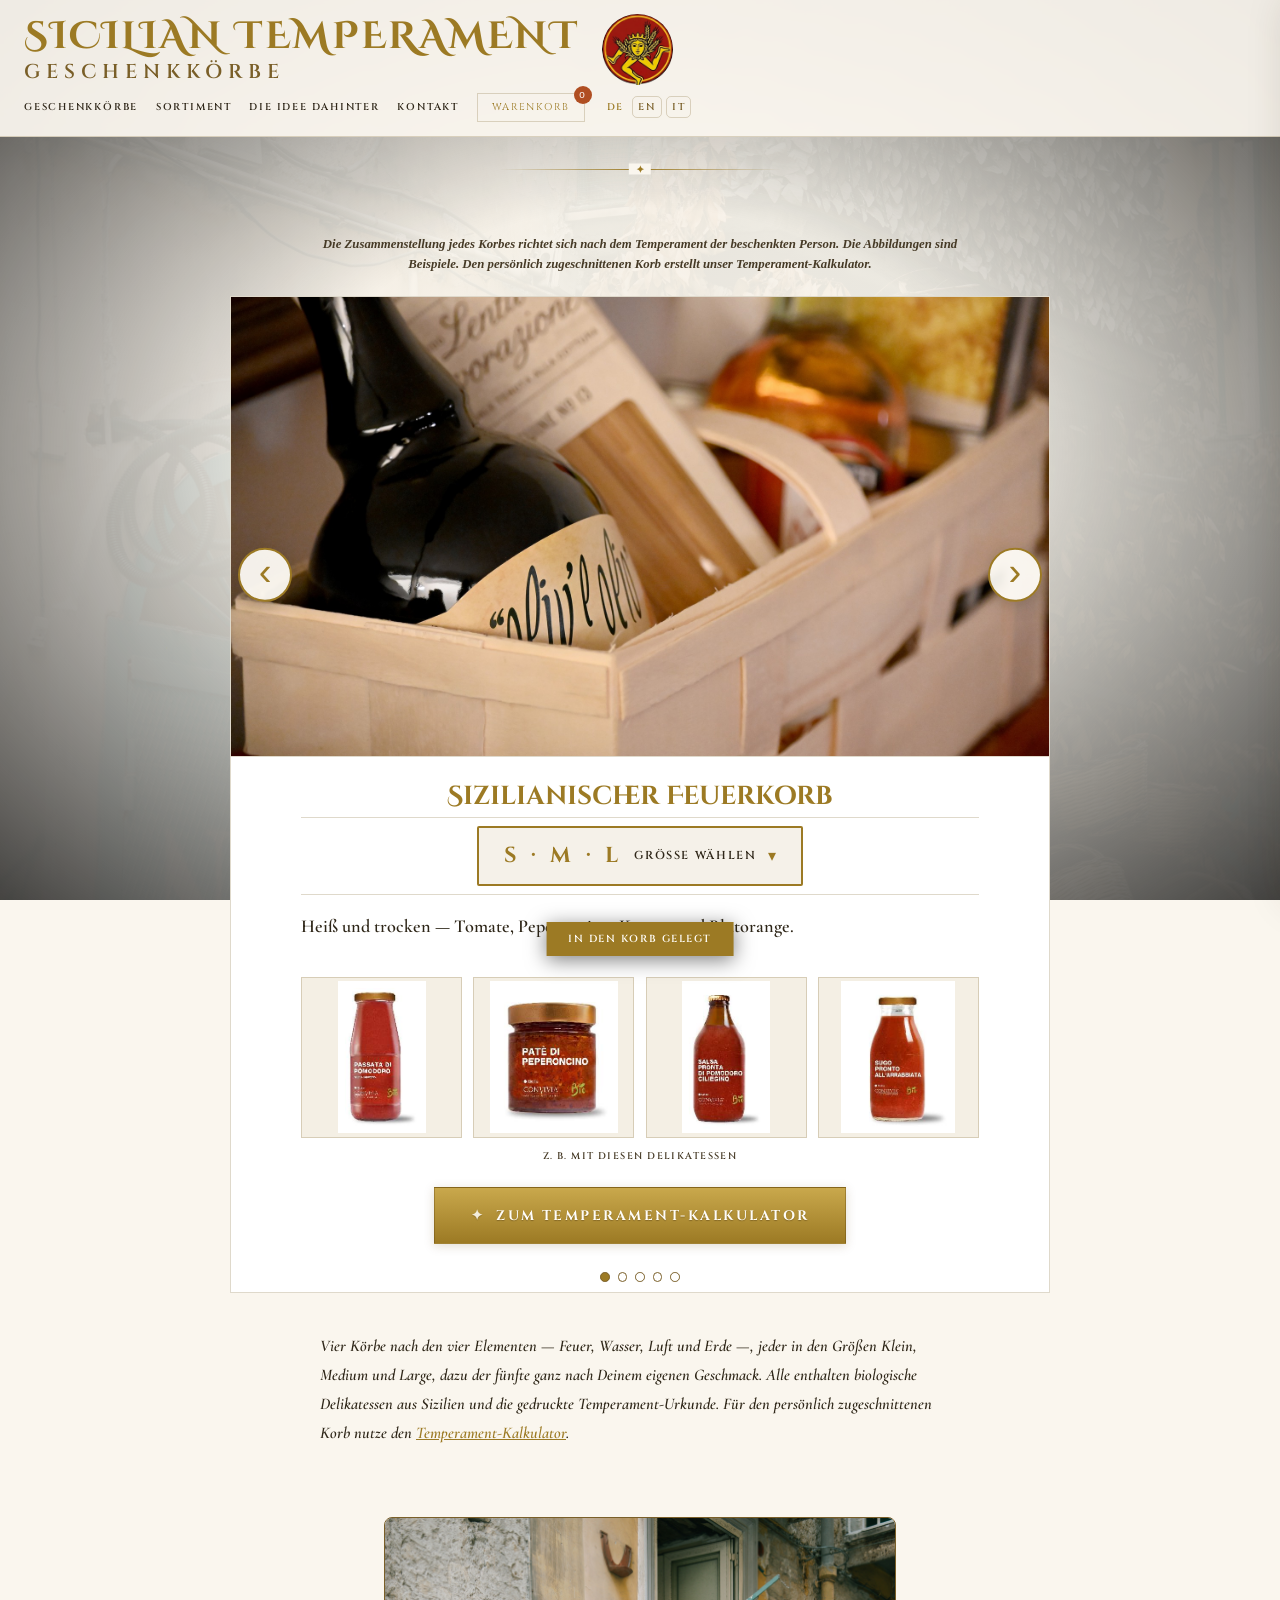
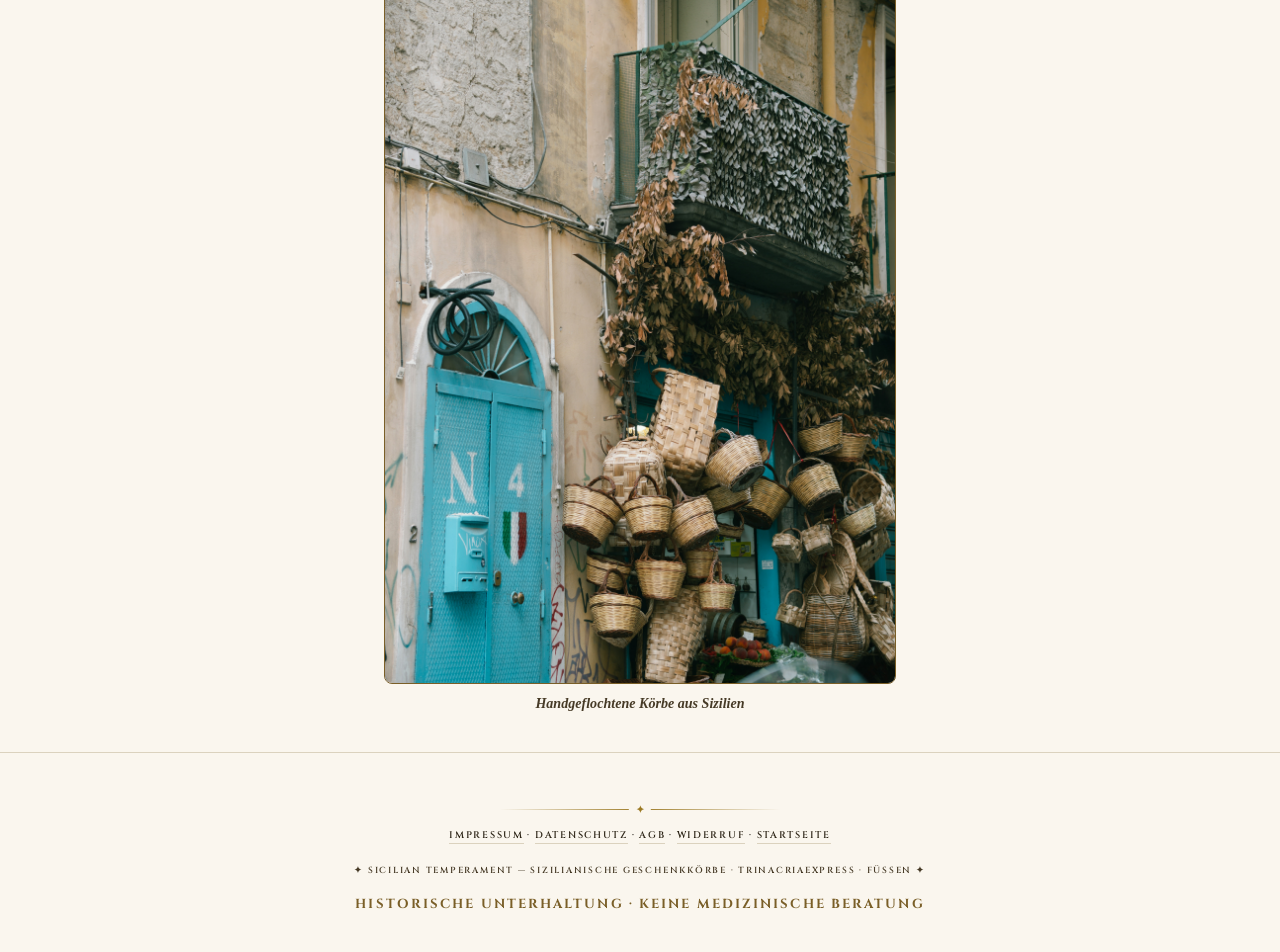
==== 01_website/index.html @ 73ef7d47 "LMIV-Pflichtangaben im Sortiment Jede Produktkarte hat jetzt einen aufklappbaren Bereich mit Bezeich" ====
<!DOCTYPE html>
<html lang="de">
<head>
<meta charset="UTF-8">
<meta name="viewport" content="width=device-width, initial-scale=1.0">
<title>SICILIAN TEMPERAMENT — Sizilianische Geschenkkörbe nach der Temperamentenlehre</title>
<meta name="description" content="Sizilianische Geschenkkörbe nach den vier Elementen — Feuerkorb, Wasserkorb, Luftkorb und Erdkorb mit biologischen Delikatessen aus Sizilien.">
<link rel="stylesheet" href="styles.css?v=31">
</head>
<body class="home">
<div class="wrap">

<nav>
  <a class="nav-logo" href="#top">SICILIAN TEMPERAMENT<span>Geschenkkörbe</span></a>
  <img class="marken-emblem" src="images/trinacria-emblem.png" alt="Trinacria — Wahrzeichen Siziliens" width="490" height="490">
  <div class="nav-links">
    <a href="index.html">Geschenkkörbe</a>
    <a href="sortiment.html">Sortiment</a>
    <a href="lehre.html">Die Idee dahinter</a>
    <a href="kontakt.html">Kontakt</a>
    <button class="cart-btn" onclick="toggleCart()">Warenkorb <span class="cart-count" id="cartCount">0</span></button>
    <span class="lang-switch">
      <span class="lang-cur">DE</span>
      <a href="https://siciliantemperament-org.translate.goog/?_x_tr_sl=de&amp;_x_tr_tl=en&amp;_x_tr_hl=de" rel="nofollow">EN</a>
      <a href="https://siciliantemperament-org.translate.goog/?_x_tr_sl=de&amp;_x_tr_tl=it&amp;_x_tr_hl=de" rel="nofollow">IT</a>
    </span>
  </div>
</nav>

<div class="hero hero-schmal" id="top">
  <div class="hdiv"></div>
</div>

<section id="baskets">
  <div style="max-width:660px;margin:0 auto 1.3rem;font-family:'IM Fell English',serif;font-style:italic;font-size:.8rem;color:var(--ink-faint);text-align:center;line-height:1.6;">
    Die Zusammenstellung jedes Korbes richtet sich nach dem Temperament der beschenkten
    Person. Die Abbildungen sind Beispiele. Den persönlich zugeschnittenen Korb
    erstellt unser Temperament-Kalkulator.
  </div>
  <div class="korb-slider swipe" data-autoplay="6000">
    <div class="opt-grid swipe-track">

    <div class="opt-card opt-clickable" onclick="location.href='sortiment.html'">
      <div class="opt-photo"><img src="images/korb-empedokles.jpg" alt="Sizilianischer Feuerkorb mit sizilianischen Delikatessen" loading="lazy"></div>
      <div class="opt-name">Sizilianischer Feuerkorb</div>
      <div class="opt-count gwahl" data-gwahl="kalkulator"></div>
      <div class="opt-own-text">Heiß und trocken — Tomate, Peperoncino, Kapern und Blutorange.</div>
      <div class="basket-photos">
        <img src="images/produkte/10.jpg" alt="Passata di Pomodoro" loading="lazy">
        <img src="images/produkte/15.jpg" alt="Chili-Paté" loading="lazy">
        <img src="images/produkte/01.jpg" alt="Kirschtomatensauce" loading="lazy">
        <img src="images/produkte/05.jpg" alt="Sugo all'Arrabbiata" loading="lazy">
      </div>
      <div class="basket-eg">z. B. mit diesen Delikatessen</div>
      <div class="opt-btns">
        <button class="opt-add opt-add-gross" onclick="event.stopPropagation();location.href='kalkulator.html'"><span class="opt-add-pfeil" aria-hidden="true">✦</span> Zum Temperament-Kalkulator</button>
      </div>
    </div>

    <div class="opt-card opt-clickable" onclick="location.href='sortiment.html'">
      <div class="opt-photo"><img src="images/korb-hippokrates.jpg" alt="Sizilianischer Wasserkorb mit sizilianischen Delikatessen" loading="lazy"></div>
      <div class="opt-name">Sizilianischer Wasserkorb</div>
      <div class="opt-count gwahl" data-gwahl="kalkulator"></div>
      <div class="opt-own-text">Kalt und feucht — Aubergine, Sugo alla Norma und milde Cremes.</div>
      <div class="basket-photos">
        <img src="images/produkte/14.jpg" alt="Auberginen-Paté" loading="lazy">
        <img src="images/produkte/08.jpg" alt="Sugo alla Norma" loading="lazy">
        <img src="images/produkte/23.jpg" alt="Haselnusscreme" loading="lazy">
        <img src="images/produkte/16.jpg" alt="Caponata Siciliana" loading="lazy">
      </div>
      <div class="basket-eg">z. B. mit diesen Delikatessen</div>
      <div class="opt-btns">
        <button class="opt-add opt-add-gross" onclick="event.stopPropagation();location.href='kalkulator.html'"><span class="opt-add-pfeil" aria-hidden="true">✦</span> Zum Temperament-Kalkulator</button>
      </div>
    </div>

    <div class="opt-card opt-clickable" onclick="location.href='sortiment.html'">
      <div class="opt-photo"><img src="images/korb-aristoteles.jpg" alt="Sizilianischer Luftkorb mit sizilianischen Delikatessen" loading="lazy"></div>
      <div class="opt-name">Sizilianischer Luftkorb</div>
      <div class="opt-count gwahl" data-gwahl="kalkulator"></div>
      <div class="opt-own-text">Heiß und feucht — Basilikum, Fenchel, Mandel, Pistazie und Feige.</div>
      <div class="basket-photos">
        <img src="images/produkte/13.jpg" alt="Basilikum-Pesto" loading="lazy">
        <img src="images/produkte/11.jpg" alt="Wildfenchel-Pesto" loading="lazy">
        <img src="images/produkte/20.jpg" alt="Weiße-Feigen-Konfitüre" loading="lazy">
        <img src="images/produkte/21.jpg" alt="Pistaziencreme" loading="lazy">
      </div>
      <div class="basket-eg">z. B. mit diesen Delikatessen</div>
      <div class="opt-btns">
        <button class="opt-add opt-add-gross" onclick="event.stopPropagation();location.href='kalkulator.html'"><span class="opt-add-pfeil" aria-hidden="true">✦</span> Zum Temperament-Kalkulator</button>
      </div>
    </div>

    <div class="opt-card opt-clickable" onclick="location.href='sortiment.html'">
      <div class="opt-photo"><img src="images/korb-galen.jpg" alt="Sizilianischer Erdkorb mit sizilianischen Delikatessen" loading="lazy"></div>
      <div class="opt-name">Sizilianischer Erdkorb</div>
      <div class="opt-count gwahl" data-gwahl="kalkulator"></div>
      <div class="opt-own-text">Kalt und trocken — Zitrone, Mandarine und dunkle Auberginenpaste.</div>
      <div class="basket-photos">
        <img src="images/produkte/18.jpg" alt="Zitronen-Marmelade" loading="lazy">
        <img src="images/produkte/19.jpg" alt="Mandarinen-Marmelade" loading="lazy">
        <img src="images/produkte/17.jpg" alt="Blutorangen-Marmelade" loading="lazy">
        <img src="images/produkte/14.jpg" alt="Auberginen-Paté" loading="lazy">
      </div>
      <div class="basket-eg">z. B. mit diesen Delikatessen</div>
      <div class="opt-btns">
        <button class="opt-add opt-add-gross" onclick="event.stopPropagation();location.href='kalkulator.html'"><span class="opt-add-pfeil" aria-hidden="true">✦</span> Zum Temperament-Kalkulator</button>
      </div>
    </div>

    <div class="opt-card opt-own">
      <div class="opt-photo"><img src="images/korb-eigener.jpg" alt="Weidenkorb mit frischem sizilianischem Gemüse" loading="lazy" onerror="this.closest('.opt-photo').classList.add('opt-own-ph');this.remove()"></div>
      <div class="opt-name">Dein persönlicher Korb</div>
      <div class="opt-count gwahl" data-gwahl="sortiment"></div>
      <div class="opt-own-text">Stell Dir Deinen Korb selbst aus allen Delikatessen des Sortiments zusammen.</div>
      <div class="opt-btns">
        <button class="opt-add" onclick="location.href='sortiment.html'">Jetzt persönlichen Korb zusammenstellen</button>
      </div>
    </div>

    </div>
    <button class="swipe-nav swipe-prev" type="button" aria-label="Vorheriger Korb">‹</button>
    <button class="swipe-nav swipe-next" type="button" aria-label="Nächster Korb">›</button>
    <div class="swipe-dots"></div>
  </div>

  <div class="hero-text" style="margin:2.4rem auto 0;">
    Vier Körbe nach den vier Elementen — Feuer, Wasser, Luft und Erde —, jeder in den
    Größen Klein, Medium und Large, dazu der fünfte ganz nach Deinem eigenen Geschmack.
    Alle enthalten biologische Delikatessen aus Sizilien und die gedruckte Temperament-Urkunde.
    Für den persönlich zugeschnittenen Korb nutze den
    <a href="kalkulator.html" style="color:var(--gold);">Temperament-Kalkulator</a>.
  </div>


</section>

<div class="geschenke-bild">
  <img src="images/geschenke-hero.jpg" alt="Sizilianischer Korbladen mit geflochtenen Körben" loading="lazy">
  <div class="geschenke-bild-cap">Handgeflochtene Körbe aus Sizilien</div>
</div>

<footer>
  <div class="hdiv"></div>
  <div class="footer-links">
    <a href="kontakt.html#rechtliches">Impressum</a> · <a href="kontakt.html#rechtliches">Datenschutz</a> · <a href="agb.html">AGB</a> · <a href="agb.html#widerruf">Widerruf</a> · <a href="index.html">Startseite</a>
  </div>
  <div class="colo" style="margin-top:1.2rem;">
    ✦ SICILIAN TEMPERAMENT — Sizilianische Geschenkkörbe · Trinacriaexpress · Füssen ✦
  </div>
  <div class="footer-hinweis">Historische Unterhaltung · Keine medizinische Beratung</div>
</footer>

<div class="overlay" id="overlay" onclick="toggleCart()"></div>
<div class="cart-drawer" id="cartDrawer">
  <div class="cart-head"><h3>Warenkorb</h3><button class="cart-close" onclick="toggleCart()">×</button></div>
  <div class="cart-items" id="cartItems"></div>
  <div class="cart-foot">
    <div class="cart-ziel" id="cartZiel"></div>
    <button class="checkout-btn" onclick="checkout()">Zur Kasse</button>
    <div class="cart-note">Unser Webshop ist bald bereit — die Bestellfunktion ist noch im Aufbau.</div>
    </div>
</div>
<div class="toast" id="toast">In den Korb gelegt</div>

</div>
<script src="data.js?v=21"></script>
<script src="carousel.js?v=21"></script>
<script src="cart.js?v=21"></script>
<script src="nav.js?v=21"></script>
<script src="groessen.js?v=21"></script>
</body>
</html>
---- 01_website/styles.css ----
@import url('https://fonts.googleapis.com/css2?family=IM+Fell+English:ital@0;1&family=Cinzel+Decorative:wght@400;700&family=Cinzel:wght@400;600;700&family=Cormorant+Garamond:ital,wght@0,400;0,500;0,600;0,700;1,400;1,500;1,600&family=Uncial+Antiqua&display=swap');

:root {
  --gold:#9c7a24; --gold-dim:#7a5f28; --gold-lt:#c9a84c;
  --ink:#1a140c; --ink-dim:#2e2618; --ink-faint:#463a26;
  --bg:#faf6ee; --card:#ffffff;
  --border:rgba(122,95,40,.24);
  --sang:#3f6bb0; --chol:#b04e22; --mel:#4f6b52; --phleg:#2f7690;
  --mercury:#6f4fa0;
  --tile:url("data:image/svg+xml,%3Csvg xmlns='http://www.w3.org/2000/svg' width='48' height='48'%3E%3Cdefs%3E%3Cpattern id='t' width='16' height='16' patternUnits='userSpaceOnUse'%3E%3Crect width='16' height='16' fill='%23f2e6c8'/%3E%3Cpath d='M8 1L15 8L8 15L1 8Z' fill='none' stroke='%232f6ea3' stroke-width='1.4'/%3E%3Ccircle cx='8' cy='8' r='2.3' fill='%23c9a227'/%3E%3Cpath d='M1 1L4 1M1 1L1 4' stroke='%23b04e22' stroke-width='1.2'/%3E%3C/pattern%3E%3C/defs%3E%3Crect width='48' height='48' fill='url(%23t)'/%3E%3C/svg%3E");
}
*{margin:0;padding:0;box-sizing:border-box;}
html{scroll-behavior:smooth;}
body{background:var(--bg);color:var(--ink);font-family:'IM Fell English',serif;font-size:17px;font-weight:600;min-height:100vh;overflow-x:hidden;}
body.home{background-image:linear-gradient(rgba(250,246,238,.93),rgba(250,246,238,.94)),url('images/geschenke-hero.jpg');background-attachment:fixed;background-size:cover;background-position:center;}
body::before{content:'';position:fixed;inset:0;pointer-events:none;z-index:0;background-image:
 radial-gradient(1px 1px at 8% 12%,rgba(255,255,200,.5) 0%,transparent 100%),
 radial-gradient(1.5px 1.5px at 38% 8%,rgba(255,255,200,.6) 0%,transparent 100%),
 radial-gradient(1px 1px at 68% 22%,rgba(255,255,200,.4) 0%,transparent 100%),
 radial-gradient(1.5px 1.5px at 79% 68%,rgba(255,255,200,.5) 0%,transparent 100%),
 radial-gradient(1px 1px at 13% 72%,rgba(255,255,200,.4) 0%,transparent 100%),
 radial-gradient(1.5px 1.5px at 58% 91%,rgba(255,255,200,.5) 0%,transparent 100%),
 radial-gradient(1px 1px at 22% 38%,rgba(255,255,200,.3) 0%,transparent 100%),
 radial-gradient(1px 1px at 91% 43%,rgba(255,255,200,.3) 0%,transparent 100%),
 radial-gradient(1px 1px at 73% 4%,rgba(255,255,200,.4) 0%,transparent 100%),
 radial-gradient(1px 1px at 4% 48%,rgba(255,255,200,.38) 0%,transparent 100%);}
body::after{content:'';position:fixed;inset:0;pointer-events:none;z-index:0;
 background:radial-gradient(ellipse at center,transparent 38%,rgba(0,0,0,.72) 100%);}
.wrap{position:relative;z-index:1;}

/* NAV */
nav{position:sticky;top:0;z-index:100;background:rgba(250,246,238,.94);backdrop-filter:blur(6px);border-bottom:1px solid var(--border);
 display:flex;align-items:center;justify-content:space-between;padding:.7rem 1.5rem;backdrop-filter:blur(6px);flex-wrap:wrap;gap:.5rem;}
.nav-logo{font-family:'Cinzel Decorative',serif;font-size:clamp(.85rem,2vw,1.15rem);color:var(--gold);letter-spacing:.06em;text-decoration:none;}
.nav-logo span{font-family:'Cinzel',serif;font-size:.55rem;letter-spacing:.32em;color:var(--gold-dim);display:block;text-transform:uppercase;}
.nav-back{font-family:'Cinzel',serif;font-size:clamp(.68rem,1.8vw,.85rem);letter-spacing:.06em;}
.nav-back:hover{color:var(--gold-lt);}
.nav-links{display:flex;gap:1.1rem;align-items:center;flex-wrap:wrap;}
.nav-links a{font-family:'Cinzel',serif;font-size:.62rem;letter-spacing:.18em;text-transform:uppercase;color:var(--ink-dim);text-decoration:none;transition:color .2s;}
.nav-links a:hover{color:var(--gold);}
.cart-btn{position:relative;cursor:pointer;background:none;border:1px solid var(--border);color:var(--gold);
 font-family:'Cinzel',serif;font-size:.62rem;letter-spacing:.14em;text-transform:uppercase;padding:.4rem .9rem;transition:all .2s;}
.cart-btn:hover{border-color:var(--gold);background:rgba(201,168,76,.06);}
.lang-switch{display:inline-flex;gap:.3rem;align-items:center;font-family:'Cinzel',serif;font-size:.6rem;letter-spacing:.08em;}
.lang-switch .lang-cur{color:var(--gold);padding:.2rem .3rem;}
.lang-switch a{color:var(--gold-dim);text-decoration:none;padding:.2rem .3rem;border:1px solid var(--border);border-radius:5px;transition:all .2s;}
.lang-switch a:hover{color:var(--gold);border-color:var(--gold);}
.cart-count{position:absolute;top:-8px;right:-8px;background:var(--chol);color:#fff;border-radius:50%;width:18px;height:18px;font-size:.62rem;display:flex;align-items:center;justify-content:center;font-family:sans-serif;}

/* NAVIGATION AUF DEM HANDY — seitliche Leiste statt dreizeiliger Kopfzeile.
   Der Knopf sitzt unten links in Daumenreichweite; die Leiste faehrt von
   links ein. Bleibt unter dem Warenkorb (z-index 200), damit sich beide
   nicht ueberdecken. */
.nav-toggle{display:none;}
@media(max-width:720px){
  /* backdrop-filter macht nav zum Bezugsrahmen fuer position:fixed — die
     Leiste haenge sonst am Kopf statt am Bildschirmrand. Daher hier aus. */
  nav{padding:.95rem 1rem 1.1rem;backdrop-filter:none;-webkit-backdrop-filter:none;background:rgba(250,246,238,.97);}
  /* Knopf oben links, gross genug um sofort aufzufallen. nav bekommt links
     Platz, damit das Logo nicht darunter liegt. */
  nav{padding-left:4.9rem;}
  .nav-toggle{position:fixed;left:.7rem;top:.55rem;z-index:130;display:flex;flex-direction:column;
    justify-content:center;gap:7px;width:3.9rem;height:3.9rem;padding:0 .95rem;cursor:pointer;
    border:2px solid var(--gold);border-radius:50%;background:rgba(250,246,238,.98);
    box-shadow:0 5px 18px rgba(60,45,20,.34);}
  .nav-toggle span{display:block;height:3px;background:var(--gold);border-radius:2px;transition:transform .25s,opacity .25s;}
  body.nav-offen .nav-toggle span:nth-child(1){transform:translateY(10px) rotate(45deg);}
  body.nav-offen .nav-toggle span:nth-child(2){opacity:0;}
  body.nav-offen .nav-toggle span:nth-child(3){transform:translateY(-10px) rotate(-45deg);}
  .nav-links{position:fixed;left:0;top:0;z-index:120;width:min(76vw,290px);max-height:100vh;
    overflow-y:auto;flex-direction:column;align-items:flex-start;gap:1.15rem;
    padding:5.2rem 1.4rem 2rem;background:rgba(250,246,238,.985);
    border-right:1px solid var(--border);
    box-shadow:8px 0 30px rgba(60,45,20,.26);
    transform:translateX(-102%);transition:transform .3s ease;}
  body.nav-offen .nav-links{transform:none;}
  .nav-links a{font-size:.78rem;letter-spacing:.16em;}
  .cart-btn{width:100%;text-align:left;font-size:.72rem;padding:.55rem .9rem;}
  /* Sprachwahl gross genug zum Antippen — vorher war sie kaum zu treffen */
  .lang-switch{gap:.5rem;font-size:.78rem;}
  .lang-switch a,.lang-switch .lang-cur{padding:.5rem .8rem;min-width:2.9rem;text-align:center;}
}
@media(prefers-reduced-motion:reduce){.nav-links{transition:none;}}

/* HERO */
.hero{text-align:center;padding:3.2rem 1.5rem 1.8rem;}
.hero-orna{font-family:'Cinzel',serif;font-size:.64rem;letter-spacing:.5em;color:var(--gold-dim);text-transform:uppercase;margin-bottom:1.1rem;}
/* HERO-FOTO (Platzhalter, blendet echtes Bild ein sobald vorhanden) */
.hero-photo{position:relative;max-width:960px;margin:2rem auto 0;aspect-ratio:16/7;overflow:hidden;border:1px solid var(--border);background:linear-gradient(135deg,#1c1712,#26201a);}
.hero-photo-img{width:100%;height:100%;object-fit:cover;display:block;}
.hero-photo-ph{position:absolute;inset:0;display:none;flex-direction:column;align-items:center;justify-content:center;gap:.5rem;color:var(--gold-dim);}
.hero-photo.noimg .hero-photo-img{display:none;}
.hero-photo.noimg .hero-photo-ph{display:flex;}
.hero-photo-gl{font-size:2.4rem;opacity:.5;}
.hero-photo-tx{font-family:'Cinzel',serif;font-size:.6rem;letter-spacing:.28em;text-transform:uppercase;opacity:.6;}
h1{font-family:'Cinzel Decorative',serif;font-size:clamp(1.8rem,5.2vw,3.8rem);color:var(--gold);text-shadow:0 0 45px rgba(201,168,76,.3);line-height:1.08;margin-bottom:.35rem;}
.hero-sub{font-family:'Cinzel Decorative',serif;font-size:clamp(1.1rem,3.4vw,1.9rem);color:var(--gold-dim);letter-spacing:.04em;text-transform:none;margin-bottom:1.4rem;line-height:1.25;}
/* "TEMPERAMENT" ist das laengste Wort und bestimmt die moegliche Groesse:
   es misst rund das 8,4-fache der Schriftgroesse. Statt fester Stufen daher
   direkt aus der verfuegbaren Breite gerechnet (abzueglich Rand und
   Scrollbalken), nach oben auf 8rem begrenzt. So wird die Zeile so gross
   wie moeglich, ohne je ueber den Rand zu laufen. */
.hero h1{font-size:clamp(1.05rem,2.6vw,1.9rem);letter-spacing:.16em;margin-bottom:.3rem;}
/* Reihenfolge im Kopf: Geschenkkoerbe, Unterzeile, dann der Markenname */
/* Die Aussage traegt jetzt die Groesse, der Markenname steht klein darunter.
   Teiler 11 statt 8,7, weil "Geschenkkoerbe," laenger ist als "TEMPERAMENT". */
.hero-kicker{font-family:'Cinzel Decorative',serif;font-size:min(8rem,calc((100vw - 4rem) / 11));color:var(--gold);letter-spacing:.03em;line-height:1.12;margin:0 auto .3rem;text-shadow:0 0 45px rgba(201,168,76,.3);}
.hero .hero-sub{font-family:'Cormorant Garamond',serif;font-size:clamp(.95rem,1.9vw,1.25rem);font-weight:600;letter-spacing:.1em;text-transform:uppercase;margin-bottom:1rem;}
.hdiv{width:280px;height:1px;background:linear-gradient(to right,transparent,var(--gold),transparent);margin:1.2rem auto;position:relative;}
.hdiv::before{content:'✦';position:absolute;top:50%;left:50%;transform:translate(-50%,-50%);color:var(--gold);background:var(--bg);padding:0 .45rem;font-size:.62rem;}
.hero-text{max-width:640px;margin:0 auto 1.5rem;font-family:'Cormorant Garamond',serif;font-style:italic;font-size:1.02rem;color:var(--ink-dim);line-height:1.78;}
.cta{display:inline-block;font-family:'Cinzel',serif;font-size:.68rem;letter-spacing:.25em;text-transform:uppercase;color:var(--gold);border:1px solid var(--gold);padding:.72rem 2.1rem;text-decoration:none;transition:all .25s;background:rgba(201,168,76,.04);}
.cta:hover{background:rgba(201,168,76,.14);box-shadow:0 0 25px rgba(201,168,76,.2);}

/* ANLASS-BAND */
.occasions{display:flex;justify-content:center;gap:2.2rem;flex-wrap:wrap;padding:1.4rem 1.5rem;border-top:1px solid var(--border);border-bottom:1px solid var(--border);max-width:860px;margin:1.8rem auto 0;}
.occ{text-align:center;}
.occ-icon{font-size:1.5rem;margin-bottom:.3rem;}
.occ-name{font-family:'Cinzel',serif;font-size:.6rem;letter-spacing:.22em;text-transform:uppercase;color:var(--gold);}
.occ-sub{font-family:'IM Fell English',serif;font-style:italic;font-size:.68rem;color:var(--ink-faint);}

section{max-width:1120px;margin:0 auto;padding:2.8rem 1.5rem;}
.sec-label{font-family:'Cinzel',serif;font-size:.62rem;letter-spacing:.42em;text-transform:uppercase;color:var(--gold-dim);text-align:center;margin-bottom:.45rem;}
.sec-title{font-family:'Cinzel Decorative',serif;font-size:clamp(1.15rem,2.9vw,1.9rem);color:var(--gold);text-align:center;margin-bottom:1.7rem;}

/* CALC */
/* Kalkulator ueber die volle Breite — das Seitenfoto ist entfallen.
   952px = Innenbreite des Korb-Karussells darueber (1000px minus 2x1.5rem
   Innenabstand von .hero-top-row), damit beide buendig stehen. */
.calc-layout{max-width:952px;margin:0 auto;}

/* ===== PAPYRUSROLLE =====
   Der Kalkulator entrollt sich beim Heranscrollen. Stab und Knäufe sind
   reine CSS-Verläufe, also aufloesungsunabhaengig — auf Retina- wie auf
   4K-Schirmen gestochen scharf, ohne eine einzige Bilddatei.
   Das Aufrollen laeuft ueber grid-template-rows 0fr -> 1fr; damit
   animiert die echte Inhaltshoehe, ohne sie in JS messen zu muessen. */
.papyrus{position:relative;}
.papyrus-rod{display:block;position:relative;height:26px;margin:0 14px;border-radius:13px;z-index:2;
  background:
    repeating-linear-gradient(90deg,rgba(0,0,0,.10) 0 2px,rgba(255,255,255,.05) 2px 6px),
    linear-gradient(180deg,#a5813f 0%,#7d5f2c 28%,#4a3617 62%,#7a5d2b 88%,#5b4520 100%);
  box-shadow:0 4px 14px rgba(40,28,10,.42),inset 0 1px 0 rgba(255,231,176,.35);}
.papyrus-rod::before,.papyrus-rod::after{content:'';position:absolute;top:50%;width:22px;height:36px;
  transform:translateY(-50%);border-radius:50%;
  background:radial-gradient(circle at 38% 32%,#c9a227 0%,#8a6a34 45%,#4a3617 100%);
  box-shadow:0 3px 10px rgba(40,28,10,.45);}
.papyrus-rod::before{left:-14px;}
.papyrus-rod::after{right:-14px;}
.papyrus-rod-top{margin-bottom:-6px;}
.papyrus-rod-bottom{margin-top:-6px;}
/* Die Bahn: standardmaessig offen, damit der Kalkulator auch ohne
   JavaScript sichtbar bleibt. Ein winziges Skript direkt hinter der Rolle
   setzt .rolled noch vor dem ersten Zeichnen; die Hoehe wird beim Entrollen
   in JS gemessen und animiert (ein fr-Track loeste hier zu 0 auf). */
.papyrus-sheet{overflow:hidden;transition:height 1.9s cubic-bezier(.22,.61,.36,1);}
.papyrus.rolled .papyrus-sheet{height:0;}
.papyrus-sheet-inner{position:relative;}
/* Schattenkante direkt unter dem oberen Stab, wie bei aufgerolltem Papier */
.papyrus-sheet-inner::before{content:'';position:absolute;left:0;right:0;top:0;height:26px;z-index:3;
  pointer-events:none;background:linear-gradient(180deg,rgba(40,28,10,.34),rgba(40,28,10,0));}
/* Bewusst keine zusaetzliche Einblendung des Inhalts: Eine unterbrochene
   oder gedrosselte Opazitaets-Transition kann den Kalkulator unsichtbar
   stehen lassen. Das Entrollen allein traegt den Effekt. */
@media(prefers-reduced-motion:reduce){.papyrus-sheet{transition:none;}}
.calc-box{position:relative;border:15px solid #c9a227;border-image:var(--tile) 16 round;border-radius:6px;
  background:
    radial-gradient(circle at 18% 12%,rgba(180,150,90,.12),transparent 42%),
    radial-gradient(circle at 88% 85%,rgba(150,120,70,.12),transparent 46%),
    linear-gradient(#faf3e2,#f1e7cd);
  padding:2rem 1.9rem;
  box-shadow:inset 0 0 70px rgba(150,120,60,.10),0 16px 48px rgba(60,45,20,.16);}
.occ-side{flex:none;flex-direction:column;align-items:center;gap:.55rem;max-width:none;margin:0;padding:1.3rem 1.2rem;justify-content:center;text-align:center;border:1px solid var(--border);border-radius:14px;background-image:linear-gradient(rgba(255,253,248,.82),rgba(255,253,248,.82)),url('images/anlaesse-bg.jpg');background-size:cover;background-position:center;height:100%;box-sizing:border-box;}
.occ-side-title{font-family:'Cinzel',serif;font-size:.72rem;letter-spacing:.24em;text-transform:uppercase;color:var(--gold);margin-bottom:.45rem;text-align:center;}
.occ-side .occ{display:flex;align-items:center;justify-content:center;gap:.6rem;text-align:center;font-family:'Cormorant Garamond',serif;font-size:1.4rem;font-weight:600;color:var(--ink);}
.occ-side .occ .occ-icon{font-size:1.35rem;}
.occ-side .occ .occ-icon{font-size:1.1rem;margin:0;}
.calc-title{font-family:'Uncial Antiqua',serif;font-size:1.35rem;color:var(--gold);margin-bottom:.3rem;text-align:center;letter-spacing:.03em;}
.meander{display:block;margin:.35rem auto 1.35rem;max-width:75%;opacity:.85;}
.calc-sub{font-family:'Cinzel',serif;font-size:.56rem;letter-spacing:.22em;text-transform:uppercase;color:var(--gold-dim);text-align:center;margin-bottom:1.3rem;}
/* minmax(0,1fr) statt 1fr: Rasterelemente duerfen sonst nicht unter ihre
   Inhaltsbreite schrumpfen — die langen Ortsnamen im Auswahlfeld sprengten
   dadurch auf dem Handy den Rahmen nach rechts. */
.form-grid{display:grid;grid-template-columns:repeat(2,minmax(0,1fr));gap:.8rem;}
.fgroup{display:flex;flex-direction:column;gap:.26rem;min-width:0;}
.fgroup.full{grid-column:1/-1;}
.fgroup label{font-family:'Cinzel',serif;font-size:.55rem;letter-spacing:.15em;text-transform:uppercase;color:var(--ink-dim);}
.fgroup input,.fgroup select{width:100%;max-width:100%;background:#fffdf8;border:1px solid var(--border);color:var(--ink);font-family:'Cormorant Garamond',serif;font-size:.95rem;padding:.52rem .68rem;outline:none;transition:border .2s;color-scheme:light;}
.fgroup input:focus,.fgroup select:focus{border-color:var(--gold);}
.calc-go{width:100%;margin-top:1.4rem;font-family:'Cinzel',serif;font-size:1.05rem;letter-spacing:.14em;text-transform:uppercase;color:#fffdf8;background:var(--gold);border:none;border-radius:10px;padding:1.3rem 1rem;cursor:pointer;transition:all .25s;box-shadow:0 6px 20px rgba(60,45,20,.2);}
.calc-go:hover{background:var(--gold-lt);transform:translateY(-2px);}
.calc-go:hover{background:var(--gold-lt);box-shadow:0 0 25px rgba(201,168,76,.3);}
.coord-note{font-family:'IM Fell English',serif;font-style:italic;font-size:.68rem;color:var(--ink-faint);grid-column:1/-1;}
#result{display:none;margin-top:1.5rem;border-top:1px solid var(--border);padding-top:1.3rem;}
.factor-table{width:100%;border-collapse:collapse;margin-bottom:1.1rem;}
.factor-table td{padding:.32rem .42rem;font-family:'Cormorant Garamond',serif;font-size:.84rem;color:var(--ink-dim);border-bottom:1px solid rgba(201,168,76,.07);vertical-align:middle;}
.factor-table td.fv{color:var(--ink);}
.factor-table td.fp{text-align:right;white-space:nowrap;}
.factor-table td.fp span{font-family:'Cinzel',serif;font-size:.55rem;letter-spacing:.06em;padding:.1rem .32rem;border:1px solid;}
.c-sang{color:var(--sang);border-color:var(--sang)!important;}
.c-chol{color:var(--chol);border-color:var(--chol)!important;}
.c-mel{color:var(--mel);border-color:var(--mel)!important;}
.c-phleg{color:var(--phleg);border-color:var(--phleg)!important;}
.rbars{display:flex;flex-direction:column;gap:.42rem;margin:1rem 0;}
.rbar{display:flex;align-items:center;gap:.55rem;}
.rbar-l{font-family:'Cinzel',serif;font-size:.57rem;letter-spacing:.08em;text-transform:uppercase;width:5.1rem;text-align:right;flex-shrink:0;}
.rbar-t{flex:1;height:13px;background:rgba(60,45,20,.06);border:1px solid rgba(60,45,20,.12);overflow:hidden;}
.rbar-f{height:100%;transition:width .9s ease;}
.rbar-p{font-family:'Cinzel',serif;font-size:.6rem;width:2.4rem;flex-shrink:0;}
.analyse-title{font-family:'Cinzel Decorative',serif;font-size:1.2rem;color:var(--gold);text-align:center;margin-bottom:.15rem;}
.analyse-sub{font-family:'Cinzel',serif;font-size:.58rem;letter-spacing:.2em;text-transform:uppercase;color:var(--gold-dim);text-align:center;margin-bottom:1.1rem;}
.verdict{text-align:center;margin-top:1rem;padding:.9rem;border:1px solid var(--border);background:rgba(201,168,76,.03);}
.deutung{max-width:660px;margin:1.2rem auto 0;padding:1.15rem 1.35rem;border:1px solid var(--border);border-radius:12px;background:rgba(201,168,76,.04);font-family:'Cormorant Garamond',serif;font-size:1.05rem;color:var(--ink);line-height:1.72;text-align:left;}
.deutung-title{font-family:'Cinzel',serif;font-size:.66rem;letter-spacing:.22em;text-transform:uppercase;color:var(--gold);text-align:center;margin-bottom:.7rem;}
.deutung p{margin-bottom:.65rem;}
.deutung p:last-child{margin-bottom:0;}
.verdict-main{font-family:'Cinzel Decorative',serif;font-size:clamp(.92rem,1.85vw,1.28rem);margin-bottom:.22rem;}
.verdict-sub{font-family:'IM Fell English',serif;font-style:italic;font-size:.78rem;color:var(--ink-dim);}

/* LORE */
.lore-panel{display:flex;flex-direction:column;gap:1.2rem;}
/* Lehrmeister als Swipe-Karussell: eine grosse Karte statt vier schmaler Spalten */
.lore-carousel{position:relative;overflow:hidden;max-width:760px;margin:0 auto;}
.lore-panel-page{display:flex;flex-direction:row;gap:0;max-width:none;margin:0;}
.lore-carousel .lore-card{flex:0 0 100%;box-sizing:border-box;padding:2rem 4.6rem 2.8rem;}
.lore-carousel .lore-portrait{width:180px;height:180px;}
.lore-carousel .lore-title{font-size:.86rem;letter-spacing:.28em;}
.lore-carousel .lore-sub{font-size:1rem;}
.lore-carousel .lore-text{font-size:1.12rem;line-height:1.75;}
/* Grundgestalt fuer Pfeile und Punkte — gilt fuer alle Karussells.
   Das Korb-Karussell auf der Startseite ueberschreibt sie weiter unten,
   weil es auf dunklen Fotos liegt. */
.swipe-nav{position:absolute;top:50%;transform:translateY(-50%);width:3.4rem;height:3.4rem;border:2px solid var(--gold);border-radius:50%;background:rgba(255,253,248,.93);color:var(--gold);font-size:2.4rem;line-height:1;padding-bottom:.18em;cursor:pointer;display:flex;align-items:center;justify-content:center;z-index:3;box-shadow:0 4px 16px rgba(60,45,20,.28);transition:background .2s,transform .2s;}
.swipe-nav:hover{background:#fffdf8;transform:translateY(-50%) scale(1.08);}
.swipe-prev{left:.5rem;}
.swipe-next{right:.5rem;}
.lore-carousel .swipe-prev{left:.4rem;}
.lore-carousel .swipe-next{right:.4rem;}
.swipe-dots{position:absolute;left:0;right:0;bottom:.7rem;display:flex;justify-content:center;gap:.5rem;z-index:2;}
.swipe-dots button{width:.6rem;height:.6rem;padding:0;border:1px solid var(--gold-dim);border-radius:50%;background:transparent;cursor:pointer;}
.swipe-dots button[aria-current="true"]{background:var(--gold);}
@media(max-width:560px){.lore-carousel .lore-card{padding:1.2rem 3.7rem 2.4rem;}
 .lore-carousel .lore-portrait{width:110px;height:110px;}
 /* Kleiner gesetzt, damit die Karte auf dem Handy nicht zu hoch wird */
 .lore-carousel .lore-title{font-size:.72rem;letter-spacing:.2em;}
 .lore-carousel .lore-sub{font-size:.86rem;}
 .lore-carousel .lore-text{font-size:.86rem;line-height:1.62;}
 .swipe-nav{width:2.7rem;height:2.7rem;font-size:1.9rem;}}
.lore-text a{color:var(--gold);text-decoration:underline;}
/* GALEN-AUSZUG */
.galen-excerpt{max-width:640px;margin:2.2rem auto 0;border:1px solid var(--gold-dim);border-radius:12px;background:#fffdf8;padding:1.4rem 1.6rem;text-align:center;}
.galen-excerpt-title{font-family:'Cinzel',serif;font-size:.66rem;letter-spacing:.2em;text-transform:uppercase;color:var(--gold);margin-bottom:.7rem;}
.galen-excerpt-text{font-family:'Cormorant Garamond',serif;font-size:.95rem;color:var(--ink);line-height:1.6;margin-bottom:.9rem;}
.galen-excerpt-item{display:inline-flex;flex-wrap:wrap;justify-content:center;gap:.6rem;align-items:center;background:rgba(74,138,170,.1);border:1px solid var(--phleg);border-radius:8px;padding:.5rem 1rem;margin-bottom:.9rem;}
.galen-excerpt-food{font-family:'Cinzel Decorative',serif;font-size:1rem;color:#2a2113;}
.galen-excerpt-quality{font-family:'IM Fell English',serif;font-style:italic;font-size:.85rem;color:var(--phleg);}
.galen-excerpt-note{font-family:'IM Fell English',serif;font-style:italic;font-size:.8rem;color:var(--ink-faint);line-height:1.55;}
/* PLANETEN-TEMPERAMENT-LEGENDE */
.planet-legend{display:flex;flex-direction:column;gap:.6rem;max-width:700px;margin:0 auto;}
.planet-row{display:flex;align-items:stretch;gap:.9rem;}
.planet-id{flex:0 0 130px;display:flex;align-items:center;gap:.5rem;font-family:'Cinzel',serif;font-size:.82rem;letter-spacing:.04em;color:var(--ink);border:1px solid var(--gold-dim);border-radius:8px;padding:.55rem .7rem;background:#fffdf8;}
.planet-glyph{font-size:1.3rem;color:var(--gold);line-height:1;}
.planet-strip{flex:1;display:flex;align-items:center;gap:.4rem;font-family:'Cormorant Garamond',serif;font-size:.95rem;color:#fffdf8;padding:.55rem .9rem;border-radius:8px;background:var(--pc);box-shadow:0 3px 12px rgba(60,45,20,.14);}
.planet-strip em{font-style:italic;opacity:.85;font-size:.86rem;}
.planet-strip-dual{background:linear-gradient(to right,var(--pc) 0%,var(--pc) 48%,var(--pc2) 52%,var(--pc2) 100%);}
.planet-strip-mixed{background:linear-gradient(to right,var(--sang) 0%,var(--sang) 25%,var(--chol) 25%,var(--chol) 50%,var(--mel) 50%,var(--mel) 75%,var(--phleg) 75%,var(--phleg) 100%);}
@media(max-width:520px){.planet-row{flex-direction:column;gap:.3rem;}.planet-id{flex:none;}}
/* ROHSTOFF-TABELLE */
.ingredient-box{max-width:760px;margin:0 auto 2.5rem;border:1px solid var(--gold-dim);border-radius:12px;background:#fffdf8;padding:.4rem 1.2rem;overflow-x:auto;}
.ingredient-table{width:100%;border-collapse:collapse;font-family:'Cormorant Garamond',serif;}
.ingredient-table th{font-family:'Cinzel',serif;font-size:.58rem;letter-spacing:.16em;text-transform:uppercase;color:var(--gold-dim);text-align:left;padding:.7rem .5rem;border-bottom:1px solid var(--gold-dim);}
.ingredient-table th:nth-child(2){text-align:center;}
.ingredient-table td{padding:.5rem;font-size:.95rem;color:var(--ink);border-bottom:1px solid rgba(201,168,76,.12);vertical-align:middle;}
.ingredient-table td:nth-child(2){text-align:center;font-size:1.15rem;color:var(--gold);}
.ing-tag{display:inline-block;font-family:'Cinzel',serif;font-size:.6rem;letter-spacing:.06em;text-transform:uppercase;padding:.22rem .5rem;border:1px solid;border-radius:5px;}
.ing-tag-mixed{color:var(--mercury);border-color:var(--mercury);}
.lore-card{border:1px solid var(--border);background:var(--card);padding:1.3rem;}
.lore-fig{display:flex;justify-content:center;margin-bottom:.85rem;}
.lore-portrait{width:120px;height:120px;border-radius:50%;object-fit:cover;object-position:top center;border:6px solid #c9a227;border-image:var(--tile) 7 round;box-shadow:0 6px 20px rgba(60,45,20,.2);}
.lore-portrait-engraving{background:#f0e6c8;filter:sepia(.5) contrast(1.05);object-position:center 15%;}
.lore-title{font-family:'Cinzel',serif;font-size:.66rem;letter-spacing:.26em;text-transform:uppercase;color:var(--gold);text-align:center;margin-bottom:.12rem;}
.lore-sub{font-family:'IM Fell English',serif;font-style:italic;font-size:.7rem;color:var(--gold-dim);text-align:center;margin-bottom:.7rem;}
.lore-text{font-family:'Cormorant Garamond',serif;font-size:.9rem;color:var(--ink-dim);line-height:1.7;}
.lore-text em{color:var(--ink);}

/* OPTIONEN / KÖRBE */
#options{display:none;margin-top:2.4rem;}
.opt-grid{display:grid;grid-template-columns:repeat(auto-fit,minmax(290px,1fr));gap:1.3rem;margin-top:1.6rem;}
/* Geschenkkoerbe-Seite: dieselben Karten, aber einzeln und gross zum Wischen.
   Das Raster oben bleibt fuer die Vorschlaege auf der Startseite unveraendert. */
.korb-slider{position:relative;overflow:hidden;max-width:820px;margin:0 auto;}
.korb-slider .opt-grid{display:flex;grid-template-columns:none;gap:0;margin-top:0;}
.korb-slider .opt-card{flex:0 0 100%;box-sizing:border-box;padding:2rem 4.4rem 3rem;}
.korb-slider .swipe-nav{top:28%;}
.korb-slider .opt-photo{margin:-2rem -4.4rem 1.4rem;aspect-ratio:16/9;}
.korb-slider .opt-name{font-size:1.6rem;}
.korb-slider .opt-count{font-size:.72rem;}
.korb-slider .basket-photos{gap:.7rem;margin-top:1.4rem;}
.korb-slider .basket-eg{font-size:.6rem;margin-top:.8rem;}
.korb-slider .opt-own-text{font-size:1.14rem;}
@media(max-width:560px){
 .korb-slider .opt-card{padding:1.4rem 3.2rem 2.8rem;}
 .korb-slider .opt-photo{margin:-1.4rem -3.2rem 1.1rem;}
 .korb-slider .opt-name{font-size:1.25rem;}}
.opt-own{border-style:dashed;}
.opt-own-ph{display:flex;align-items:center;justify-content:center;background:linear-gradient(135deg,#f4efe4,#e9e0cc);font-size:2.4rem;color:var(--gold-dim);}
.opt-own-text{flex:1;font-family:'Cormorant Garamond',serif;font-size:1rem;color:var(--ink-dim);line-height:1.6;padding:.3rem 0 .8rem;}
.opt-card{border:1px solid var(--border);background:var(--card);padding:1.5rem 1.3rem;display:flex;flex-direction:column;transition:all .25s;position:relative;}
.opt-clickable{cursor:pointer;}
.opt-clickable:hover{border-color:var(--gold);box-shadow:0 8px 30px rgba(60,45,20,.14);transform:translateY(-3px);}
.opt-photo{margin:-1.5rem -1.3rem 1rem;aspect-ratio:16/10;overflow:hidden;border-bottom:1px solid var(--border);}
.opt-photo img{width:100%;height:100%;object-fit:cover;display:block;}
.basket-photos{display:grid;grid-template-columns:repeat(4,1fr);gap:.4rem;margin-top:1rem;}
.basket-photos img{width:100%;aspect-ratio:1/1;object-fit:contain;background:#f4efe4;border:1px solid var(--border);padding:.2rem;}
.basket-eg{font-family:'Cinzel',serif;font-size:.5rem;letter-spacing:.15em;text-transform:uppercase;color:var(--ink-faint);text-align:center;margin-top:.5rem;}
.geschenke-bild{max-width:560px;margin:1.5rem auto 2.5rem;padding:0 1.5rem;text-align:center;}
.geschenke-bild img{width:100%;height:auto;display:block;border:1px solid var(--gold-dim);border-radius:8px;}
.geschenke-bild-cap{font-family:'IM Fell English',serif;font-style:italic;font-size:.88rem;color:var(--ink-faint);margin-top:.7rem;}
.opt-card:hover{border-color:var(--gold-dim);box-shadow:0 8px 30px rgba(0,0,0,.5);}
.opt-card.chosen{border-color:var(--gold);box-shadow:0 0 30px rgba(201,168,76,.18);}
.opt-basket{position:absolute;top:.7rem;right:.8rem;font-size:1.1rem;opacity:.5;}
.opt-fig{display:flex;justify-content:center;margin-bottom:.8rem;}
.opt-name{font-family:'Cinzel Decorative',serif;font-size:1.05rem;color:var(--gold);text-align:center;margin-bottom:.15rem;}
.opt-years{font-family:'Cinzel',serif;font-size:.56rem;letter-spacing:.22em;text-transform:uppercase;color:var(--gold-dim);text-align:center;margin-bottom:.7rem;}
.opt-contrib{font-family:'Cormorant Garamond',serif;font-style:italic;font-size:.85rem;color:var(--ink-dim);line-height:1.62;margin-bottom:.9rem;text-align:center;}
.opt-count{font-family:'Cinzel',serif;font-size:.62rem;letter-spacing:.2em;text-transform:uppercase;color:var(--ink);text-align:center;border-top:1px solid var(--border);border-bottom:1px solid var(--border);padding:.5rem 0;margin-bottom:.8rem;}
.opt-list{flex:1;font-family:'Cormorant Garamond',serif;font-size:1.08rem;color:var(--ink);line-height:1.65;}
.opt-item{display:flex;align-items:center;justify-content:flex-start;gap:.55rem;padding:.32rem 0;border-bottom:1px solid rgba(201,168,76,.1);}
.opt-item-img{width:30px;height:30px;object-fit:contain;background:#f4efe4;border:1px solid var(--border);border-radius:4px;flex-shrink:0;padding:2px;}
.opt-item span:last-child{font-family:'Cinzel',serif;font-size:.66rem;color:var(--gold-dim);white-space:nowrap;}
.opt-total{display:flex;justify-content:space-between;font-family:'Cinzel',serif;font-size:.72rem;letter-spacing:.1em;color:var(--gold);margin:.8rem 0;}
.opt-btns{display:flex;flex-wrap:wrap;gap:.5rem;}
.opt-btns .opt-print{min-width:90px;}
.opt-add{flex:1;font-family:'Cinzel',serif;font-size:.58rem;letter-spacing:.13em;text-transform:uppercase;color:#fffdf8;background:var(--gold);border:none;padding:.6rem;cursor:pointer;transition:all .2s;}
.opt-add:hover{background:var(--gold-lt);}
.opt-print{flex:1;font-family:'Cinzel',serif;font-size:.58rem;letter-spacing:.13em;text-transform:uppercase;color:var(--gold);background:none;border:1px solid var(--gold-dim);padding:.6rem;cursor:pointer;transition:all .2s;}
.opt-print:hover{border-color:var(--gold);background:rgba(201,168,76,.08);}

/* SHOP */
.shop-filters{display:flex;flex-wrap:wrap;justify-content:center;gap:.4rem;margin-bottom:1.5rem;}
.fbtn{font-family:'Cinzel',serif;font-size:.82rem;letter-spacing:.1em;text-transform:uppercase;border:1px solid var(--border);background:#fffdf8;color:var(--ink-dim);padding:.6rem 1.35rem;cursor:pointer;transition:all .2s;}
.fbtn:hover,.fbtn.on{border-color:var(--gold);color:var(--gold);background:rgba(201,168,76,.07);}
.shop-grid{display:grid;grid-template-columns:repeat(auto-fill,minmax(205px,1fr));gap:.9rem;}
.pcard{background:var(--card);border:1px solid var(--border);padding:1rem;position:relative;transition:all .25s;display:flex;flex-direction:column;}
.pcard:hover{transform:translateY(-3px);border-color:var(--gold-dim);box-shadow:0 6px 22px rgba(0,0,0,.5);}
.pstripe{display:flex;gap:1px;height:3px;margin-bottom:.62rem;}
.pseg{height:100%;}
/* PRODUKT-FOTO (Platzhalter, blendet echtes Foto ein sobald vorhanden) */
.pphoto{position:relative;width:calc(100% + 2rem);margin:-1rem -1rem .75rem;aspect-ratio:1/1;overflow:hidden;background:#f4efe4;border-bottom:1px solid var(--border);}
.pphoto.noimg{background:linear-gradient(135deg,#1c1712,#26201a);}
.pphoto-img{width:100%;height:100%;object-fit:contain;display:block;padding:.5rem;}
.pphoto-ph{position:absolute;inset:0;display:none;flex-direction:column;align-items:center;justify-content:center;gap:.35rem;color:var(--gold-dim);}
.pphoto.noimg .pphoto-img{display:none;}
.pphoto.noimg .pphoto-ph{display:flex;}
.pphoto-gl{font-size:1.6rem;opacity:.55;}
.pphoto-tx{font-family:'Cinzel',serif;font-size:.5rem;letter-spacing:.22em;text-transform:uppercase;opacity:.6;}
.pcorner{position:absolute;top:.38rem;right:.48rem;font-size:.84rem;opacity:.32;}
.pname{font-family:'Cormorant Garamond',serif;font-size:.94rem;color:var(--ink);line-height:1.3;margin-bottom:.28rem;padding-right:1rem;}
.pit{font-family:'IM Fell English',serif;font-style:italic;font-size:.68rem;color:var(--gold-dim);margin-bottom:.3rem;}
.pwhy{font-family:'IM Fell English',serif;font-style:italic;font-size:.72rem;color:var(--ink-faint);line-height:1.44;flex:1;}
.phumor{font-family:'Cinzel',serif;font-size:.53rem;letter-spacing:.08em;text-transform:uppercase;margin-top:.4rem;opacity:.68;}
.pfoot{display:flex;justify-content:space-between;align-items:center;margin-top:.6rem;}
.pprice{font-family:'Cinzel',serif;font-size:.72rem;letter-spacing:.05em;color:var(--gold);}
.addbtn{font-family:'Cinzel',serif;font-size:.55rem;letter-spacing:.12em;text-transform:uppercase;color:var(--gold);background:none;border:1px solid var(--gold-dim);padding:.28rem .65rem;cursor:pointer;transition:all .2s;}
.addbtn:hover{background:rgba(201,168,76,.12);border-color:var(--gold);}

/* CART */
.cart-drawer{position:fixed;top:0;right:-420px;width:min(400px,92vw);height:100vh;background:#fffdf8;border-left:1px solid var(--gold-dim);z-index:200;transition:right .35s ease;display:flex;flex-direction:column;box-shadow:-10px 0 40px rgba(60,45,20,.18);}
.cart-drawer.open{right:0;}
.cart-head{display:flex;justify-content:space-between;align-items:center;padding:1.05rem 1.25rem;border-bottom:1px solid var(--border);}
.cart-head h3{font-family:'Cinzel Decorative',serif;font-size:.92rem;color:var(--gold);}
.cart-close{background:none;border:none;color:var(--ink-dim);font-size:1.3rem;cursor:pointer;}
.cart-items{flex:1;overflow-y:auto;padding:1rem 1.25rem;}
.citem{display:flex;justify-content:space-between;align-items:center;gap:.55rem;padding:.55rem 0;border-bottom:1px solid rgba(201,168,76,.08);}
.citem-name{font-family:'Cormorant Garamond',serif;font-size:.86rem;color:var(--ink);flex:1;line-height:1.3;}
.citem-qty{display:flex;align-items:center;gap:.4rem;}
.qbtn{background:none;border:1px solid var(--border);color:var(--gold);width:20px;height:20px;cursor:pointer;font-size:.72rem;line-height:1;}
.citem-price{font-family:'Cinzel',serif;font-size:.66rem;color:var(--gold);white-space:nowrap;}
.cart-foot{padding:1.05rem 1.25rem;border-top:1px solid var(--border);}
.cart-total{display:flex;justify-content:space-between;font-family:'Cinzel',serif;font-size:.78rem;letter-spacing:.1em;color:var(--gold);margin-bottom:.85rem;}
.checkout-btn{width:100%;font-family:'Cinzel',serif;font-size:.64rem;letter-spacing:.22em;text-transform:uppercase;color:#fffdf8;background:var(--gold);border:none;padding:.78rem;cursor:pointer;transition:all .2s;}
.checkout-btn:hover{background:var(--gold-lt);}
.cart-note{font-family:'IM Fell English',serif;font-style:italic;font-size:.65rem;color:var(--ink-faint);margin-top:.55rem;text-align:center;line-height:1.5;}
.overlay{position:fixed;inset:0;background:rgba(0,0,0,.5);z-index:150;display:none;}
.overlay.on{display:block;}

/* DISCLAIMER + FOOTER */
.disclaimer{max-width:820px;margin:2.4rem auto;border:1px solid rgba(191,90,42,.4);background:rgba(191,90,42,.05);padding:1.35rem 1.7rem;}
.disc-title{font-family:'Cinzel',serif;font-size:.65rem;letter-spacing:.3em;text-transform:uppercase;color:var(--chol);margin-bottom:.55rem;text-align:center;}
.disc-text{font-family:'Cormorant Garamond',serif;font-size:.89rem;color:var(--ink-dim);line-height:1.68;text-align:center;font-style:italic;}
footer{text-align:center;padding:2.3rem 1.5rem;border-top:1px solid var(--border);margin-top:2rem;}
.colo{font-family:'Cinzel',serif;font-size:.55rem;letter-spacing:.2em;color:var(--ink-faint);text-transform:uppercase;line-height:2.1;}
.footer-hinweis{font-family:'Cinzel',serif;font-size:.82rem;font-weight:700;letter-spacing:.16em;text-transform:uppercase;color:var(--gold-dim);margin-top:.9rem;line-height:1.6;}
.footer-links{font-family:'Cinzel',serif;font-size:.6rem;letter-spacing:.18em;text-transform:uppercase;margin-top:1rem;}
.footer-links a{color:var(--ink-dim);text-decoration:none;border-bottom:1px solid var(--border);padding-bottom:1px;}
.footer-links a:hover{color:var(--gold);}
/* LEGAL */
.legal-box{max-width:820px;margin:1.6rem auto;border:1px solid var(--border);background:rgba(201,168,76,.03);padding:1.5rem 1.8rem;}
.legal-title{font-family:'Cinzel',serif;font-size:.7rem;letter-spacing:.28em;text-transform:uppercase;color:var(--gold);margin-bottom:.9rem;text-align:center;}
.legal-text{font-family:'Cormorant Garamond',serif;font-size:.95rem;color:var(--ink-dim);line-height:1.72;}
.legal-text p{margin:0 0 .85rem;}
.legal-text p:last-child{margin-bottom:0;}
.legal-note{font-style:italic;font-size:.86rem;color:var(--ink-faint);border-top:1px solid var(--border);padding-top:.8rem;margin-top:.4rem;}
.legal-ext{color:var(--ink-dim);font-style:normal;}
.legal-details{max-width:820px;margin:0 auto;text-align:center;}
.legal-toggle{display:inline-block;font-family:'Cinzel',serif;font-size:.66rem;letter-spacing:.2em;text-transform:uppercase;color:var(--gold);background:#fffdf8;border:1px solid var(--gold-dim);border-radius:10px;padding:.62rem 1.5rem;cursor:pointer;list-style:none;transition:all .2s;}
.legal-toggle::-webkit-details-marker{display:none;}
.legal-toggle::marker{content:'';}
.legal-toggle:hover{background:rgba(201,168,76,.08);}
.legal-details[open] .legal-toggle{margin-bottom:1.2rem;}
.legal-details .legal-box{text-align:left;}
/* KONTAKT */
.kontakt-layout{display:grid;grid-template-columns:1fr 1fr;gap:2rem;max-width:900px;margin:1.6rem auto 0;align-items:start;}
@media(max-width:760px){.kontakt-layout{grid-template-columns:1fr;}}
.kontakt-info{font-family:'Cormorant Garamond',serif;font-size:1.06rem;color:var(--ink);line-height:1.7;text-align:left;}
.kontakt-info p{margin-bottom:1.1rem;}
.kontakt-row{display:flex;gap:.7rem;padding:.55rem 0;border-top:1px solid var(--border);}
.kontakt-lbl{font-family:'Cinzel',serif;font-size:.58rem;letter-spacing:.14em;text-transform:uppercase;color:var(--gold);min-width:118px;padding-top:.2rem;}
.kontakt-info a{color:var(--ink);text-decoration:none;border-bottom:1px solid var(--gold-dim);}
.kontakt-info a:hover{color:var(--gold);}
.kontakt-form{border:1px solid var(--gold-dim);border-radius:20px;background:linear-gradient(#faf3e2,#f1e7cd);padding:1.6rem 1.5rem;display:flex;flex-direction:column;gap:.7rem;text-align:left;}
.kontakt-form textarea{width:100%;background:#fffdf8;border:1px solid var(--border);color:var(--ink);font-family:'Cormorant Garamond',serif;font-size:.95rem;padding:.52rem .68rem;outline:none;resize:vertical;color-scheme:light;}
.kontakt-form textarea:focus{border-color:var(--gold);}
.kontakt-note{font-family:'IM Fell English',serif;font-style:italic;font-size:.78rem;color:var(--ink-faint);text-align:center;margin-top:.3rem;}
.toast{position:fixed;bottom:24px;left:50%;transform:translateX(-50%) translateY(80px);background:var(--gold);color:#fffdf8;font-family:'Cinzel',serif;font-size:.64rem;letter-spacing:.15em;text-transform:uppercase;padding:.62rem 1.35rem;z-index:300;transition:transform .3s;box-shadow:0 4px 20px rgba(0,0,0,.5);}
.toast.show{transform:translateX(-50%) translateY(0);}

/* URKUNDE */
#certificate{display:none;}
.cert-page{background:#f7f0dd;color:#2a2113;max-width:760px;margin:2rem auto;padding:2.4rem 2.6rem;border:14px solid #c9a227;border-image:var(--tile) 16 round;position:relative;font-family:'Cormorant Garamond',serif;}
.cert-inner{border:1px solid #b59a55;padding:1.9rem 2.1rem;position:relative;z-index:1;}
.cert-orna{font-family:'Cinzel',serif;font-size:.6rem;letter-spacing:.45em;color:#8a6f35;text-transform:uppercase;text-align:center;margin-bottom:.75rem;}
.cert-sub{font-family:'Cinzel',serif;font-size:.6rem;letter-spacing:.3em;color:#8a6f35;text-transform:uppercase;text-align:center;margin-bottom:1.3rem;}
.cert-occ{font-family:'Cinzel Decorative',serif;font-size:1.7rem;color:#7a5f28;text-align:center;margin:.4rem 0 .9rem;line-height:1.15;}
.cert-div{width:220px;height:1px;background:linear-gradient(to right,transparent,#8a6f35,transparent);margin:.9rem auto;}
.cert-flow{text-align:center;margin:.6rem auto 1.2rem;max-width:90%;}
.cert-name-big{font-family:'Uncial Antiqua',serif;font-size:2.1rem;color:#5a4520;line-height:1.1;margin-bottom:.5rem;}
.cert-birth{font-family:'Cormorant Garamond',serif;font-size:1.15rem;color:#4a3c1e;line-height:1.5;}
.cert-astro{font-family:'IM Fell English',serif;font-style:italic;font-size:1rem;color:#6b5a35;margin-top:.35rem;}
/* Elemente-Rad als latentes Wasserzeichen hinter dem Urkundentext */
.cert-bg{position:absolute;top:50%;left:50%;transform:translate(-50%,-50%);width:78%;max-width:560px;opacity:.07;pointer-events:none;z-index:0;}
.cert-bg svg{width:100%;height:auto;display:block;}
.cert-name{font-family:'Uncial Antiqua',serif;font-size:clamp(1.5rem,4.6vw,2.3rem);color:#5a4520;line-height:1.15;text-align:center;margin:.2rem 0 1rem;overflow-wrap:break-word;}
/* VIER-ELEMENTE-BAND */
.hero-top-row{max-width:1000px;margin:0 auto 2rem;padding:0 1.5rem;}
.occ-line{display:flex;flex-wrap:wrap;justify-content:center;gap:.6rem 1.8rem;margin-bottom:1.1rem;}
.occ-line .occ{display:inline-flex;align-items:center;gap:.45rem;font-family:'Cormorant Garamond',serif;font-size:1.35rem;font-weight:600;color:var(--ink);}
.occ-line .occ .occ-icon{font-size:1.1rem;}
@media(max-width:480px){.occ-line{gap:.45rem 1.1rem;}.occ-line .occ{font-size:1.1rem;}}
.korb-carousel{position:relative;overflow:hidden;border:7px solid #c9a227;border-image:var(--tile) 8 round;border-radius:4px;box-shadow:0 8px 26px rgba(60,45,20,.2);background:#000;}
.swipe-track{transition:transform .45s cubic-bezier(.4,0,.2,1);touch-action:pan-y;user-select:none;-webkit-user-select:none;cursor:grab;}
.swipe-track.dragging{transition:none;cursor:grabbing;}
.korb-track{display:flex;height:100%;}
.korb-slide{position:relative;flex:0 0 100%;display:block;aspect-ratio:16/9;overflow:hidden;}
@media(max-width:640px){.korb-slide{aspect-ratio:1/1;}}
.korb-slide img{width:100%;height:100%;object-fit:cover;display:block;-webkit-user-drag:none;user-select:none;}
.korb-carousel .swipe-prev{left:.7rem;}
.korb-carousel .swipe-next{right:.7rem;}
.korb-dots{position:absolute;left:0;right:0;bottom:.7rem;display:flex;justify-content:center;gap:.5rem;}
.korb-dots button{width:.62rem;height:.62rem;padding:0;border:1px solid rgba(255,253,248,.85);border-radius:50%;background:transparent;cursor:pointer;transition:background .2s;}
.korb-dots button[aria-current="true"]{background:#fffdf8;}
.cert-row{display:flex;justify-content:space-between;gap:1.5rem;padding:.32rem 0;border-bottom:1px dotted #c9b788;font-size:.94rem;}
.cert-row .cl{font-family:'Cinzel',serif;font-size:.6rem;letter-spacing:.15em;text-transform:uppercase;color:#8a6f35;align-self:center;}
.cert-row .cv{color:#2a2113;font-size:1rem;}
.cert-verdict{text-align:center;margin:1.3rem 0;padding:.95rem;border:1px solid #b59a55;background:rgba(138,111,53,.06);}
.cert-verdict-main{font-family:'Cinzel Decorative',serif;font-size:1.22rem;color:#7a5f28;margin-bottom:.22rem;}
.cert-verdict-sub{font-style:italic;font-size:.84rem;color:#6b5a35;}
.cert-bars{margin:.9rem 0;}
.cert-bar{display:flex;align-items:center;gap:.55rem;padding:.16rem 0;}
.cert-bar-l{font-family:'Cinzel',serif;font-size:.6rem;letter-spacing:.1em;text-transform:uppercase;width:6.3rem;text-align:right;color:#6b5a35;}
.cert-bar-t{flex:1;height:11px;background:rgba(138,111,53,.1);border:1px solid #c9b788;}
.cert-bar-f{height:100%;}
.cert-bar-p{font-family:'Cinzel',serif;font-size:.62rem;width:2.5rem;color:#6b5a35;}
.cert-products-title{font-family:'Cinzel Decorative',serif;font-size:1.15rem;letter-spacing:.06em;color:#7a5f28;text-align:center;margin:1.5rem 0 .8rem;}
.cert-prod{display:flex;justify-content:space-between;gap:1rem;padding:.4rem 0;border-bottom:1px dotted #c9b788;font-size:1.08rem;color:#2a2113;}
.cert-analyse-h{font-family:'Cinzel',serif;font-size:.66rem;letter-spacing:.2em;text-transform:uppercase;color:#8a6f35;text-align:center;margin:1.3rem 0 .55rem;border-top:1px solid #d8c99a;padding-top:.85rem;}
.cert-korb-block{max-width:30rem;margin:0 auto;text-align:center;}
.cert-korb-block .cert-analyse-h{margin-top:.6rem;}
.cert-korb-block .cert-bars{display:inline-block;width:100%;text-align:left;}
.cert-korb-intro{font-family:'Cormorant Garamond',serif;font-size:.95rem;color:#5a4a28;text-align:center;margin:.15rem auto .7rem;max-width:92%;line-height:1.55;}
body.certwin{background:#e6dcc0;padding:1.6rem 0;}
body.certwin #certificate{display:block !important;}
.certwin-actions{display:flex;gap:.7rem;justify-content:center;margin:1.3rem;}
.certwin-actions button{font-family:'Cinzel',serif;font-size:.66rem;letter-spacing:.14em;text-transform:uppercase;color:#fffdf8;background:var(--gold);border:none;border-radius:8px;padding:.62rem 1.5rem;cursor:pointer;}
.certwin-actions button:hover{background:var(--gold-lt);}
.cert-prod span:last-child{font-family:'Cinzel',serif;font-size:.66rem;color:#7a5f28;white-space:nowrap;align-self:center;}
/* Temperament je Produkt: Mischbalken + vorherrschender Humor */
.cert-prod-t{display:flex;align-items:center;gap:.5rem;flex:none;}
.cpt-bar{display:flex;width:3.4rem;height:7px;border:1px solid #c9b788;overflow:hidden;flex:none;}
.cpt-bar i{display:block;height:100%;}
.cpt-n{font-family:'Cinzel',serif;font-size:.6rem;letter-spacing:.08em;text-transform:uppercase;width:6.2rem;text-align:right;}
.cert-total{display:flex;justify-content:space-between;font-family:'Cinzel',serif;font-size:.74rem;letter-spacing:.12em;color:#7a5f28;margin-top:.55rem;padding-top:.5rem;border-top:1px solid #b59a55;}
.cert-foot{font-style:italic;font-size:.7rem;color:#8a7a55;text-align:center;margin-top:1.4rem;line-height:1.6;}
.cert-date{font-family:'Cinzel',serif;font-size:.6rem;letter-spacing:.2em;text-transform:uppercase;color:#8a6f35;text-align:center;margin-top:.9rem;}
.print-actions{max-width:760px;margin:0 auto 2.5rem;display:flex;gap:.7rem;justify-content:center;}
.print-btn{font-family:'Cinzel',serif;font-size:.64rem;letter-spacing:.2em;text-transform:uppercase;color:#fffdf8;background:var(--gold);border:none;padding:.75rem 1.8rem;cursor:pointer;}
.print-btn:hover{background:var(--gold-lt);}
.print-close{font-family:'Cinzel',serif;font-size:.64rem;letter-spacing:.2em;text-transform:uppercase;color:var(--gold);background:none;border:1px solid var(--gold-dim);padding:.75rem 1.8rem;cursor:pointer;}

/* Kompakte Druckmasse. Als Klasse, damit dieselben Werte vor dem Druck
   zum Ausmessen der Hoehe dienen (siehe fitCertToOnePage) und nicht
   zwischen Mess- und Druckzustand auseinanderlaufen koennen.
   Bewusst knapp gehalten: so passt selbst der groesste Korb (14 Produkte)
   ohne Verkleinerung auf eine Seite, und die Verkleinerung bleibt reine
   Rueckversicherung fuer Drucker mit groesseren Raendern. */
.printfit .cert-page{margin:0 auto;box-shadow:none;max-width:100%;padding:.6rem 1.1rem;font-size:.72em;}
.printfit .cert-inner{padding:.75rem .9rem;}
.printfit .cert-bg{opacity:.1;width:66%;}
.printfit .cert-orna{margin-bottom:.35rem;}
.printfit .cert-occ{margin:.2rem 0 .4rem;}
.printfit .cert-flow,.printfit .cert-verdict,.printfit .cert-analyse-h,
.printfit .cert-korb-intro,.printfit .cert-bars,.printfit .cert-products-title{margin-top:.28rem;margin-bottom:.28rem;}
.printfit .cert-analyse-h{padding-top:.28rem;}
.printfit .cert-verdict{padding:.4rem;}
.printfit .cert-name{margin:.1rem 0 .3rem;}
.printfit .cert-korb-intro{font-size:.92em;}
.printfit .cert-bar{padding:.08rem 0;}
.printfit .cert-prod{padding:.05rem 0;font-size:.94em;}
.printfit .cert-prod em{font-size:.72rem;}
.printfit .cpt-bar{height:6px;}
.printfit .cert-foot{font-size:.82em;margin-top:.35rem;line-height:1.35;}
.printfit .cert-date{margin-top:.3rem;}

@media print {
  @page{margin:1.1cm;}
  body{background:#fff;}
  body::before,body::after{display:none;}
  body *{visibility:hidden;}
  #certificate,#certificate *{visibility:visible;}
  #certificate{display:block !important;position:absolute;left:0;top:0;width:100%;}
  .print-actions,.certwin-actions{display:none !important;}
  /* Farbflaechen (Wasserzeichen, Balken) sollen mitgedruckt werden */
  .cert-bg,.cpt-bar i,.cert-bar-f,.cert-bar-t{-webkit-print-color-adjust:exact;print-color-adjust:exact;}
  /* Feste Papierbreite: Handy-Browser legen die Seite sonst in
     Bildschirmbreite an und skalieren sie erst danach — daraus werden
     mehrere Seiten. Derselbe Wert dient in fitCertToOnePage zum Messen. */
  #certificate{width:18.6cm;}
  .cert-page{width:18.6cm;max-width:none;break-inside:avoid;page-break-inside:avoid;}
}

/* Handy: Abstaende im Kopfbereich straffen, damit weniger Leerlauf zwischen
   Titel, Anlaessen und Karussell steht. */
@media(max-width:560px){
  .hero{padding:1.4rem 1rem .5rem;}
  /* Unterseiten: weniger Luft zwischen Titel und Inhalt */
  section{padding:1.4rem 1.2rem;}
  .sec-title{margin-bottom:1rem;}
  .hdiv{margin:.55rem auto;width:200px;}
  .hero-top-row{margin-bottom:1rem;}
  .occ-line{gap:.35rem 1rem;margin-bottom:.6rem;}
  .occ-line .occ{font-size:1.05rem;}
  .occ-line .occ .occ-icon{font-size:.95rem;}
  /* Schmalerer Rahmen und weniger Polsterung geben den Feldern mehr Platz */
  .calc-box{border-width:10px;padding:1.3rem 1rem;}
  .calc-title{font-size:1.15rem;}
  /* Karussell so breit wie der Kalkulator: die Zeile hat schon den
     Aussenabstand des Abschnitts, ein zweiter machte es schmaler */
  .hero-top-row{padding:0;}
}

/* Startseite: "Geschenkkoerbe" traegt die Seite und darf gross stehen —
   dieselbe breitenabhaengige Rechnung wie im Kopf der Kalkulatorseite,
   damit das lange Wort auf keinem Schirm ueber den Rand laeuft. */
.home .hero h1{font-size:min(7rem,calc((100vw - 4rem) / 8.9));letter-spacing:.02em;}
/* Zwischenueberschrift linksbuendig statt mittig */
.sec-title-left{text-align:left;}

/* ===== KALKULATOR-KNOPF =====
   Nur der Text, gerahmt vom sizilianischen Majolika-Kachelmuster. Das
   Muster liegt als SVG in --tile vor, ist also vektorbasiert und damit
   auf jedem Bildschirm gestochen scharf — schaerfer als jedes Foto, und
   ohne eine weitere Datei zu laden. */
.cta-kalk{display:inline-flex;align-items:center;justify-content:center;gap:.85rem;
  max-width:100%;text-decoration:none;
  padding:1.5rem 2.4rem;
  border:16px solid #c9a227;border-image:var(--tile) 17 round;
  background:radial-gradient(circle at 22% 18%,rgba(180,150,90,.13),transparent 48%),
             linear-gradient(#faf3e2,#f1e7cd);
  box-shadow:inset 0 0 60px rgba(150,120,60,.12),0 10px 32px rgba(60,45,20,.22);
  font-family:'Cinzel Decorative',serif;
  font-size:clamp(1.05rem,3.6vw,1.75rem);line-height:1.2;letter-spacing:.04em;
  color:var(--gold);text-align:center;
  transition:transform .2s,box-shadow .2s;}
.cta-kalk:hover{transform:translateY(-3px);
  box-shadow:inset 0 0 60px rgba(150,120,60,.12),0 16px 42px rgba(60,45,20,.3);}
@media(max-width:560px){.cta-kalk{padding:1.1rem 1.2rem;border-width:12px;}}

/* Seitentitel, die die Seite tragen sollen — gleiche breitenabhaengige
   Rechnung wie auf der Startseite, damit nichts ueber den Rand laeuft.
   Teiler 8,2 fuer das laengste Wort "dahinter" im Zeilenumbruch. */
.hero h1.h1-gross{font-size:min(7rem,calc((100vw - 4rem) / 8.2));letter-spacing:.02em;}

/* Beschreibung auf der Kalkulatorseite: sie ist dort der einzige Fliesstext
   und darf deutlich groesser stehen als der uebliche Zwischentext. */
.hero-text-gross{max-width:720px;font-size:clamp(1.32rem,3.4vw,1.65rem);line-height:1.65;color:var(--ink);}

/* Startseite: der Schriftzug in der Kopfzeile traegt die Seite und steht
   deshalb gross. Ueberschrift und Zwischentitel darunter entfallen dafuer. */
.home .nav-logo{font-size:clamp(1.3rem,5.2vw,2.4rem);line-height:1.1;}
.home .nav-logo span{font-size:clamp(.82rem,2.7vw,1.25rem);letter-spacing:.3em;margin-top:.2rem;}
.home nav{padding-top:.9rem;padding-bottom:.9rem;}
/* Ohne Ueberschrift braucht der Kopfbereich nur noch die Trennlinie */
.hero-schmal{padding-top:.8rem;padding-bottom:0;}
@media(max-width:560px){.hero-schmal{padding-top:.4rem;}}

/* Startseite auf dem Handy: der Schriftzug ist der Titelkopf der Seite und
   steht deshalb gross. Die Leiste laeuft dafuer mit dem Inhalt weg statt
   oben zu kleben — die Navigation bleibt ueber den festen Knopf links oben
   jederzeit erreichbar. Die Breite ist so gerechnet, dass "TEMPERAMENT"
   neben dem Knopf immer Platz hat. */
@media(max-width:720px){
  .home nav{position:static;padding:1.1rem 1rem 1.5rem 5.1rem;border-bottom:none;}
  .home .nav-logo{font-size:min(3.4rem,calc((100vw - 6.4rem) / 8.4));line-height:1.06;}
  .home .nav-logo span{font-size:min(1.35rem,calc((100vw - 6.4rem) / 19));letter-spacing:.3em;margin-top:.35rem;}
  .home .hero-schmal{padding-top:0;}
}

/* Im Korb-Karussell sass der Knopf direkt unter der Bildzeile. Er bekommt
   Abstand nach oben und steht mittig statt ueber die volle Kartenbreite. */
.korb-slider .opt-btns{margin-top:1.5rem;justify-content:center;}
.korb-slider .opt-add{flex:0 1 auto;padding:.85rem 1.8rem;font-size:.66rem;letter-spacing:.16em;}
@media(max-width:560px){
  .korb-slider .opt-btns{margin-top:1.2rem;}
  .korb-slider .opt-add{padding:.8rem 1.2rem;font-size:.6rem;}
}

/* Papyrusrolle als Zeichen im Knopf: zwei Rollstaebe mit der Bahn dazwischen,
   als SVG gezeichnet und damit in jeder Groesse scharf. */
.cta-kalk-ico{flex:none;width:clamp(1.9rem,5.5vw,2.7rem);height:auto;
  fill:none;stroke:currentColor;stroke-width:4;stroke-linecap:round;}
@media(max-width:560px){.cta-kalk{gap:.6rem;}}

/* Planetenzuordnung unter dem Temperament einer Produktkarte */
.pplanet{display:flex;align-items:center;gap:.4rem;
  font-family:'Cinzel',serif;font-size:.53rem;letter-spacing:.08em;text-transform:uppercase;
  color:var(--gold-dim);margin-top:.25rem;}
.pplanet-glyph{font-size:1rem;line-height:1;color:var(--gold);}

/* Unterseiten auf dem Handy: die Zurueck-Zeile war sehr klein. Sie steht nun
   deutlich groesser, bleibt aber unter dem Titelkopf der Startseite. */
@media(max-width:720px){
  .nav-back{font-size:clamp(1rem,3.6vw,1.4rem);letter-spacing:.04em;line-height:1.2;}
}

/* Trinacria-Emblem neben dem Schriftzug. Rund beschnitten, weil im Original
   der Schriftzug "Trinacria Express" unten in die Ecken ragt — die Kreis-
   flaeche selbst ist frei davon. */
/* margin-right:auto haelt das Emblem am Schriftzug; sonst schiebt es
   das space-between der Leiste an den rechten Rand. */
.marken-emblem{flex:none;width:clamp(2.6rem,7vw,4.4rem);height:auto;border-radius:50%;margin-left:.9rem;margin-right:auto;}
@media(max-width:720px){
  /* Schriftzug und Emblem teilen sich eine Zeile: der Schriftzug darf
     schrumpfen (min-width:0), das Emblem behaelt seine Groesse. */
  .home nav{flex-wrap:nowrap;align-items:center;justify-content:flex-start;gap:.2rem;}
  .home .nav-logo{min-width:0;flex:0 1 auto;}
  .marken-emblem{width:clamp(2.9rem,12vw,4.4rem);margin-left:.7rem;}
  /* Breitenrechnung beruecksichtigt jetzt auch Emblem und Abstand */
  .home .nav-logo{font-size:min(3.4rem,calc((100vw - 10.6rem) / 8.4));}
  .home .nav-logo span{font-size:min(1.35rem,calc((100vw - 10.6rem) / 19));}
}

/* Rueckmeldung der Ortssuche im Kalkulator */
.ort-hinweis{font-family:'IM Fell English',serif;font-style:italic;font-size:.78rem;
  color:var(--gold-dim);margin:.3rem 0 .5rem;min-height:1.1em;}
.ort-hinweis.warn{color:var(--chol);}
#bplaceSuche{margin-bottom:.1rem;}

/* Trinacria-Emblem im Kopf der Urkunde */
.cert-emblem{display:block;width:64px;height:auto;margin:0 auto .5rem;border-radius:50%;}
.printfit .cert-emblem{width:46px;margin-bottom:.3rem;}
@media print{.cert-emblem{-webkit-print-color-adjust:exact;print-color-adjust:exact;}}

/* Beschreibung der Temperamentmischung — traegt die Auswertung und steht
   deshalb groesser als der erklaerende Text darunter. */
.deutung-mischung{font-family:'Cormorant Garamond',serif;font-size:1.16rem;line-height:1.72;
  color:var(--ink);margin-bottom:.9rem;}
@media(max-width:560px){.deutung-mischung{font-size:1.06rem;}}

/* Beschreibung der Mischung auf der Urkunde */
.cert-mischung{font-family:'Cormorant Garamond',serif;font-size:1.02rem;line-height:1.6;
  color:#4a3c1e;max-width:34em;margin:.7rem auto 0;text-align:center;}
.printfit .cert-mischung{font-size:.94em;line-height:1.45;margin-top:.4rem;}

/* Kaestchen "Geburtszeit unbekannt" und der zugehoerige Hinweis */
.fgroup label.zeit-unbekannt{display:flex;align-items:center;gap:.45rem;margin-top:.4rem;
  font-family:'Cormorant Garamond',serif;font-size:.92rem;font-weight:600;
  color:var(--ink-dim);text-transform:none;letter-spacing:0;cursor:pointer;}
.fgroup label.zeit-unbekannt input{width:auto;accent-color:var(--gold);cursor:pointer;}
.zeit-hinweis{font-family:'IM Fell English',serif;font-style:italic;font-size:.8rem;
  color:var(--gold-dim);line-height:1.5;}
.zeit-hinweis:empty{display:none;}

/* Groessenangabe auf der Korbkarte (Klein / Medium / Large) */
.opt-groesse{font-family:'Cinzel',serif;font-size:.62rem;letter-spacing:.26em;
  text-transform:uppercase;color:var(--gold);text-align:center;margin:.1rem 0 .45rem;}

/* ---- Groessenmaske fuer den selbst zusammengestellten Korb --------------
   Steht im Sortiment ueber den Filtern und haelt denselben Preisrahmen
   wie die fertigen Koerbe aus dem Kalkulator. */
.ziel-bar{max-width:640px;margin:0 auto 1.6rem;text-align:center;}
.ziel-frage{font-family:'Cinzel',serif;font-size:.64rem;letter-spacing:.24em;
  text-transform:uppercase;color:var(--gold);margin-bottom:.7rem;}
.ziel-btns{display:flex;gap:.6rem;justify-content:center;flex-wrap:wrap;}
.ziel-btn{display:flex;flex-direction:column;align-items:center;gap:.15rem;
  padding:.55rem 1.1rem;background:transparent;cursor:pointer;
  border:1px solid var(--gold-dim);border-radius:2px;color:var(--ink-dim);
  transition:border-color .2s,color .2s,background .2s;}
.ziel-btn:hover{border-color:var(--gold);color:var(--ink);}
.ziel-btn.on{border-color:var(--gold);background:rgba(160,120,40,.10);color:var(--ink);}
.ziel-name{font-family:'Cinzel',serif;font-size:.7rem;letter-spacing:.14em;text-transform:uppercase;}
.ziel-max{font-family:'Cormorant Garamond',serif;font-size:.86rem;color:var(--ink-faint);}
.ziel-btn.on .ziel-max{color:var(--gold);}
.ziel-stand{margin-top:.75rem;font-family:'Cormorant Garamond',serif;font-size:.96rem;
  color:var(--ink-dim);}
.ziel-stand.voll{color:var(--chol);font-weight:600;}
.ziel-stand-leer{font-family:'IM Fell English',serif;font-style:italic;color:var(--ink-faint);}

/* Budgetzeile im Warenkorb-Schubfach */
.cart-ziel{font-family:'Cormorant Garamond',serif;font-size:.92rem;color:var(--ink-dim);
  text-align:center;margin-bottom:.6rem;}
.cart-ziel:empty{display:none;}
.cart-ziel.voll{color:var(--chol);font-weight:600;}

/* Karte "Dein eigener Korb": drei Groessen untereinander.
   min-height, damit die Knoepfe am Handy sicher zu treffen sind. */
.opt-btns-eigen{flex-direction:column;gap:.4rem;}
.opt-btns-eigen button{min-height:44px;}

@media(max-width:560px){
  .ziel-btns{gap:.4rem;}
  .ziel-btn{padding:.5rem .7rem;flex:1 1 0;min-width:0;}
  .ziel-max{font-size:.78rem;}
}

/* Der Weg zum Kalkulator fuehrt auf der Startseite nur noch ueber die
   Korbkarten — darum dort ein deutlich groesserer Knopf. */
.korb-slider .opt-add-gross{font-size:.86rem;letter-spacing:.18em;padding:1.15rem 2.2rem;
  border:1px solid var(--gold-lt);box-shadow:0 2px 10px rgba(90,60,10,.18);}
.korb-slider .opt-add-gross:hover{box-shadow:0 3px 14px rgba(90,60,10,.28);}

@media(max-width:560px){
  .korb-slider .opt-add-gross{font-size:.76rem;letter-spacing:.13em;padding:1.05rem 1.2rem;}
}

/* ---- Groessenwahl auf den Korbkarten (S · M · L) -----------------------
   Statt einer Produktliste steht auf jeder Karte nur das Kuerzel. Ein Klick
   klappt die drei Groessen nach unten aus. Die Hoehe wird nicht gemessen,
   sondern grosszuegig begrenzt — bei drei Eintraegen reicht das und spart
   die Messung beim Aufklappen. */
.gwahl{position:relative;}
.gwahl-btn{display:inline-flex;align-items:center;gap:.7rem;cursor:pointer;
  padding:.85rem 1.6rem;background:rgba(160,120,40,.10);
  border:2px solid var(--gold);border-radius:2px;
  transition:border-color .2s,background .2s,box-shadow .2s;}
.gwahl-btn:hover{background:rgba(160,120,40,.2);box-shadow:0 2px 10px rgba(90,60,10,.18);}
.gwahl-kurz{font-family:'Cinzel',serif;font-size:1.35rem;font-weight:700;
  letter-spacing:.22em;color:var(--gold);white-space:nowrap;flex:0 0 auto;}
.gwahl-wort{font-family:'Cinzel',serif;font-size:.72rem;font-weight:600;
  letter-spacing:.14em;text-transform:uppercase;color:var(--ink-dim);white-space:nowrap;}
.gwahl-pfeil{font-size:1rem;color:var(--gold);transition:transform .25s;flex:0 0 auto;}
.gwahl.auf .gwahl-pfeil{transform:rotate(180deg);}

.gwahl-menu{position:absolute;left:50%;transform:translateX(-50%);top:100%;z-index:30;
  width:min(20rem,96%);margin-top:.45rem;overflow:hidden;
  max-height:0;opacity:0;pointer-events:none;
  background:var(--paper,#fdf8ec);border:1px solid var(--gold-dim);
  box-shadow:0 8px 22px rgba(60,40,10,.22);
  transition:max-height .28s ease,opacity .2s ease;}
.gwahl.auf .gwahl-menu{max-height:22rem;opacity:1;pointer-events:auto;}
.gwahl-opt{display:flex;align-items:baseline;gap:.75rem;width:100%;
  padding:1rem 1.1rem;background:transparent;border:none;cursor:pointer;text-align:left;
  border-bottom:1px solid rgba(160,120,40,.22);transition:background .15s;}
.gwahl-opt:last-child{border-bottom:none;}
.gwahl-opt:hover{background:rgba(160,120,40,.12);}
.gwahl-opt-kurz{font-family:'Cinzel',serif;font-size:1.2rem;font-weight:700;
  color:var(--gold);min-width:1.1em;}
.gwahl-opt-name{font-family:'Cinzel',serif;font-size:.72rem;font-weight:600;letter-spacing:.16em;
  text-transform:uppercase;color:var(--ink);}
.gwahl-opt-info{margin-left:auto;font-family:'Cormorant Garamond',serif;
  font-size:.92rem;color:var(--ink-faint);white-space:nowrap;}

@media(max-width:560px){
  .gwahl-btn{padding:.75rem .8rem;gap:.45rem;}
  .gwahl-kurz{font-size:1.05rem;letter-spacing:.14em;}
  .gwahl-wort{font-size:.58rem;letter-spacing:.07em;}
  .gwahl-pfeil{font-size:.85rem;}
  .gwahl-menu{width:min(19rem,98%);}
  .gwahl-opt{padding:.95rem .8rem;gap:.55rem;}
  .gwahl-opt-info{font-size:.84rem;}
}

/* Der Knopf zum Kalkulator soll auf den ersten Blick als Knopf lesbar sein */
.korb-slider .opt-add-gross{font-weight:700;background:linear-gradient(180deg,var(--gold-lt),var(--gold));
  border:1px solid rgba(90,60,10,.35);text-shadow:0 1px 1px rgba(60,40,10,.35);}
.korb-slider .opt-add-gross:hover{background:linear-gradient(180deg,var(--gold),var(--gold-lt));
  transform:translateY(-1px);}
.opt-add-pfeil{margin-right:.35rem;opacity:.85;}

/* ---- AGB-Seite: offene Stellen und Widerrufsformular -------------------
   .legal-luecke markiert Angaben, die erst feststehen, wenn der Shop steht.
   Bewusst auffaellig, damit sie nicht versehentlich online bleiben. */
.legal-luecke{border-left:3px solid var(--chol);background:rgba(191,90,42,.08);
  padding:.7rem .9rem;font-family:'Cormorant Garamond',serif;font-style:italic;
  color:var(--chol);}
.widerruf-formular{border:1px solid var(--gold-dim);padding:1.2rem 1.3rem;
  margin-top:.9rem;background:rgba(160,120,40,.05);}
.widerruf-formular p{font-family:'Cormorant Garamond',serif;line-height:1.9;}

/* ---- LMIV-Pflichtangaben auf der Produktkarte --------------------------
   Als <details>, damit die Karte kompakt bleibt und die Angaben trotzdem
   ohne Javascript und vor dem Kauf erreichbar sind. */
.pinfo{margin:.5rem 0 .2rem;border-top:1px solid rgba(160,120,40,.22);padding-top:.5rem;}
.pinfo summary{font-family:'Cinzel',serif;font-size:.56rem;letter-spacing:.18em;
  text-transform:uppercase;color:var(--gold);cursor:pointer;list-style:none;
  padding:.55rem 0;}                       /* Fingerhoehe am Handy */
.pinfo summary::-webkit-details-marker{display:none;}
.pinfo summary::before{content:'▸ ';display:inline-block;transition:transform .2s;}
.pinfo[open] summary::before{content:'▾ ';}
.pinfo summary:hover{color:var(--gold-lt);}
.pinfo-body{margin-top:.55rem;}
.pinfo-body p{font-family:'Cormorant Garamond',serif;font-size:.86rem;line-height:1.5;
  color:var(--ink-dim);margin:.3rem 0;}
.pinfo-lbl{display:block;font-family:'Cinzel',serif;font-size:.5rem;letter-spacing:.16em;
  text-transform:uppercase;color:var(--gold-dim);margin-bottom:.1rem;}
.palg{font-weight:700;color:var(--chol);}
.pinfo-note{font-style:italic;font-size:.78rem !important;color:var(--ink-faint) !important;}
.pinfo-warn{font-style:italic;color:var(--chol) !important;font-size:.8rem !important;}
.pinfo-fehlt summary{color:var(--chol);}
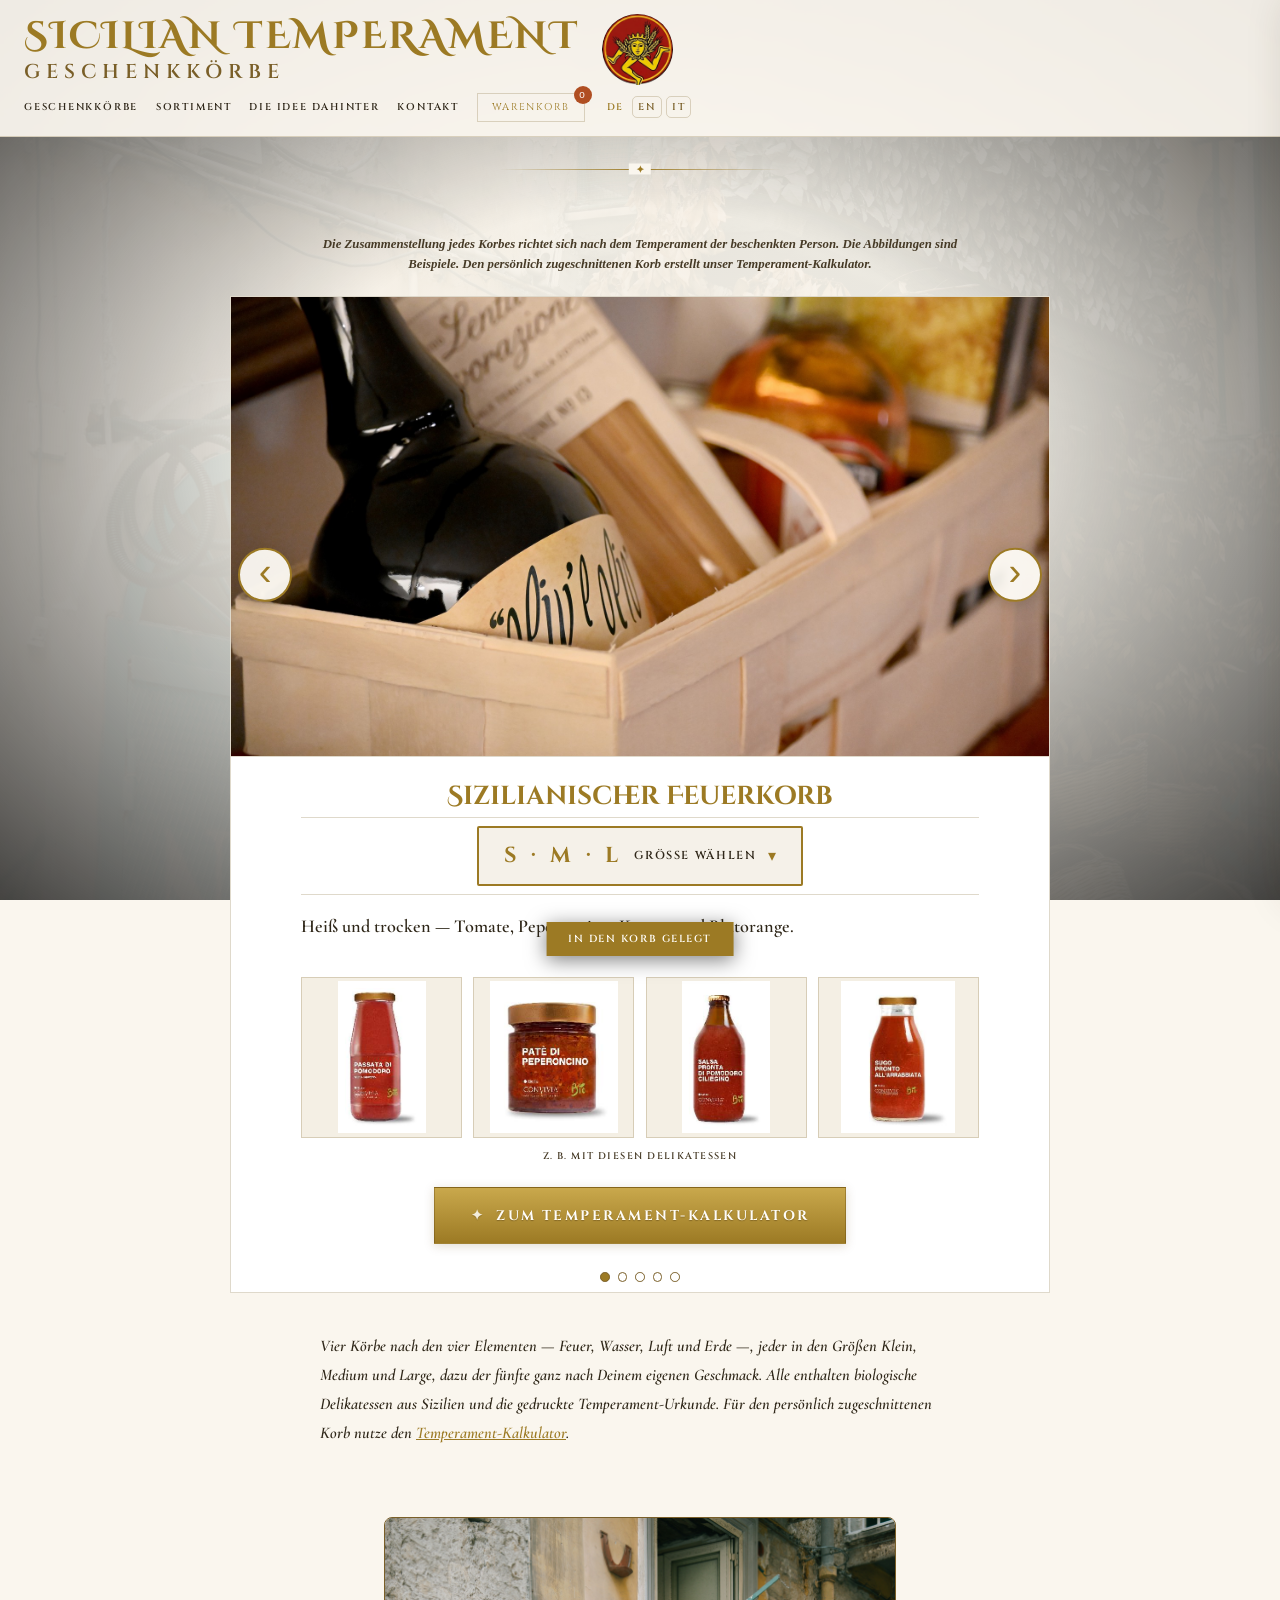
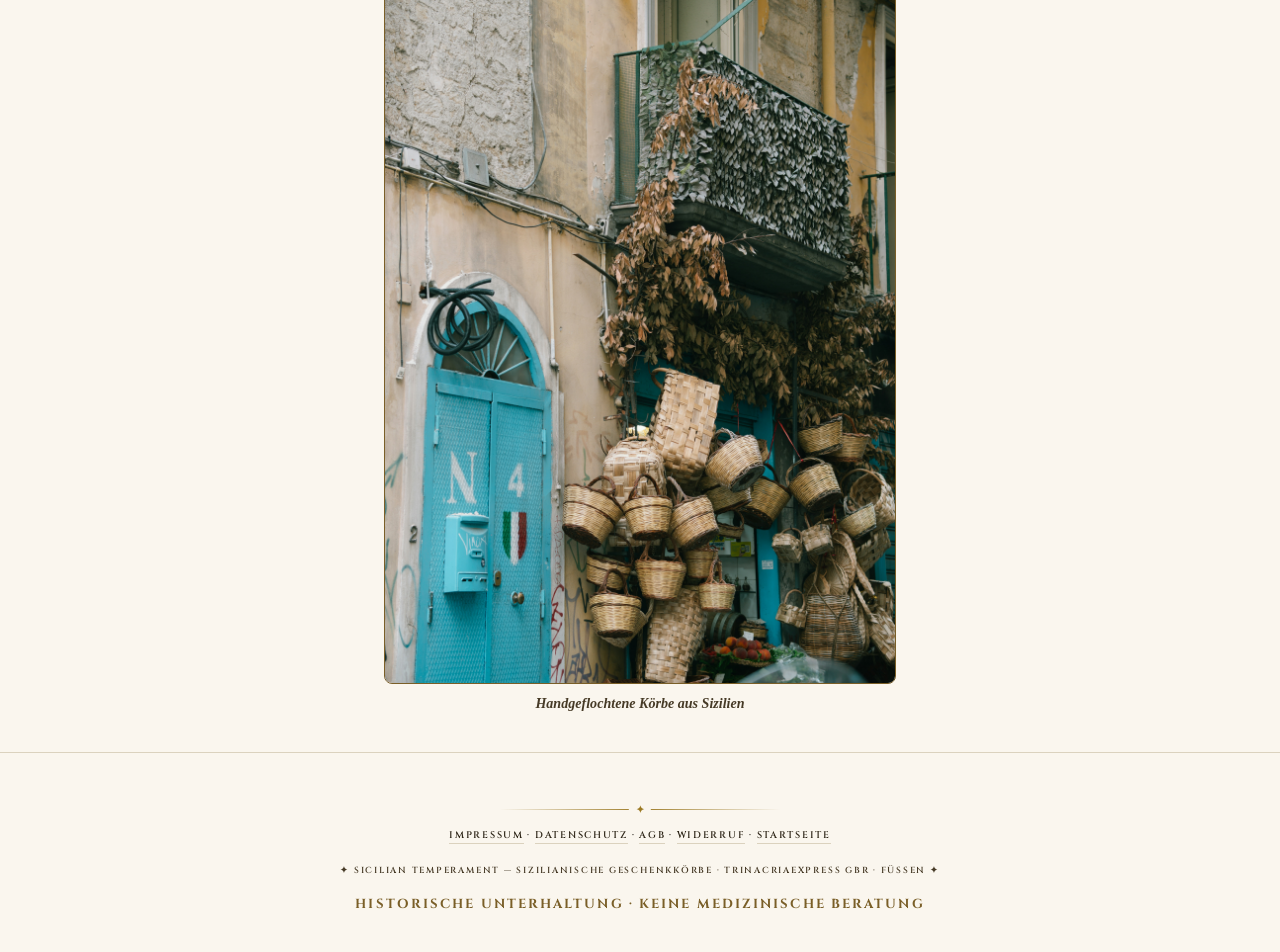
==== commit bd815204: "Rechtsform überall am Firmennamen Die Firma hieß in Fußzeile, Urkunde und Seitenbeschreibungen nur "" ====
--- a/01_website/index.html
+++ b/01_website/index.html
@@ -5,7 +5,7 @@
 <meta name="viewport" content="width=device-width, initial-scale=1.0">
 <title>SICILIAN TEMPERAMENT — Sizilianische Geschenkkörbe nach der Temperamentenlehre</title>
 <meta name="description" content="Sizilianische Geschenkkörbe nach den vier Elementen — Feuerkorb, Wasserkorb, Luftkorb und Erdkorb mit biologischen Delikatessen aus Sizilien.">
-<link rel="stylesheet" href="styles.css?v=31">
+<link rel="stylesheet" href="styles.css?v=35">
 </head>
 <body class="home">
 <div class="wrap">
@@ -146,7 +146,7 @@
     <a href="kontakt.html#rechtliches">Impressum</a> · <a href="kontakt.html#rechtliches">Datenschutz</a> · <a href="agb.html">AGB</a> · <a href="agb.html#widerruf">Widerruf</a> · <a href="index.html">Startseite</a>
   </div>
   <div class="colo" style="margin-top:1.2rem;">
-    ✦ SICILIAN TEMPERAMENT — Sizilianische Geschenkkörbe · Trinacriaexpress · Füssen ✦
+    ✦ SICILIAN TEMPERAMENT — Sizilianische Geschenkkörbe · Trinacriaexpress GbR · Füssen ✦
   </div>
   <div class="footer-hinweis">Historische Unterhaltung · Keine medizinische Beratung</div>
 </footer>
@@ -164,10 +164,10 @@
 <div class="toast" id="toast">In den Korb gelegt</div>
 
 </div>
-<script src="data.js?v=21"></script>
-<script src="carousel.js?v=21"></script>
-<script src="cart.js?v=21"></script>
-<script src="nav.js?v=21"></script>
-<script src="groessen.js?v=21"></script>
+<script src="data.js?v=26"></script>
+<script src="carousel.js?v=26"></script>
+<script src="cart.js?v=26"></script>
+<script src="nav.js?v=26"></script>
+<script src="groessen.js?v=26"></script>
 </body>
 </html>
--- a/01_website/styles.css
+++ b/01_website/styles.css
@@ -826,3 +826,7 @@
 .pinfo-note{font-style:italic;font-size:.78rem !important;color:var(--ink-faint) !important;}
 .pinfo-warn{font-style:italic;color:var(--chol) !important;font-size:.8rem !important;}
 .pinfo-fehlt summary{color:var(--chol);}
+
+/* Platzhalter-Erzeugnisse (noch ohne Preis) */
+.pbald{font-family:'Cinzel',serif;font-size:.54rem;letter-spacing:.18em;
+  text-transform:uppercase;color:var(--gold-dim);font-style:normal;}
